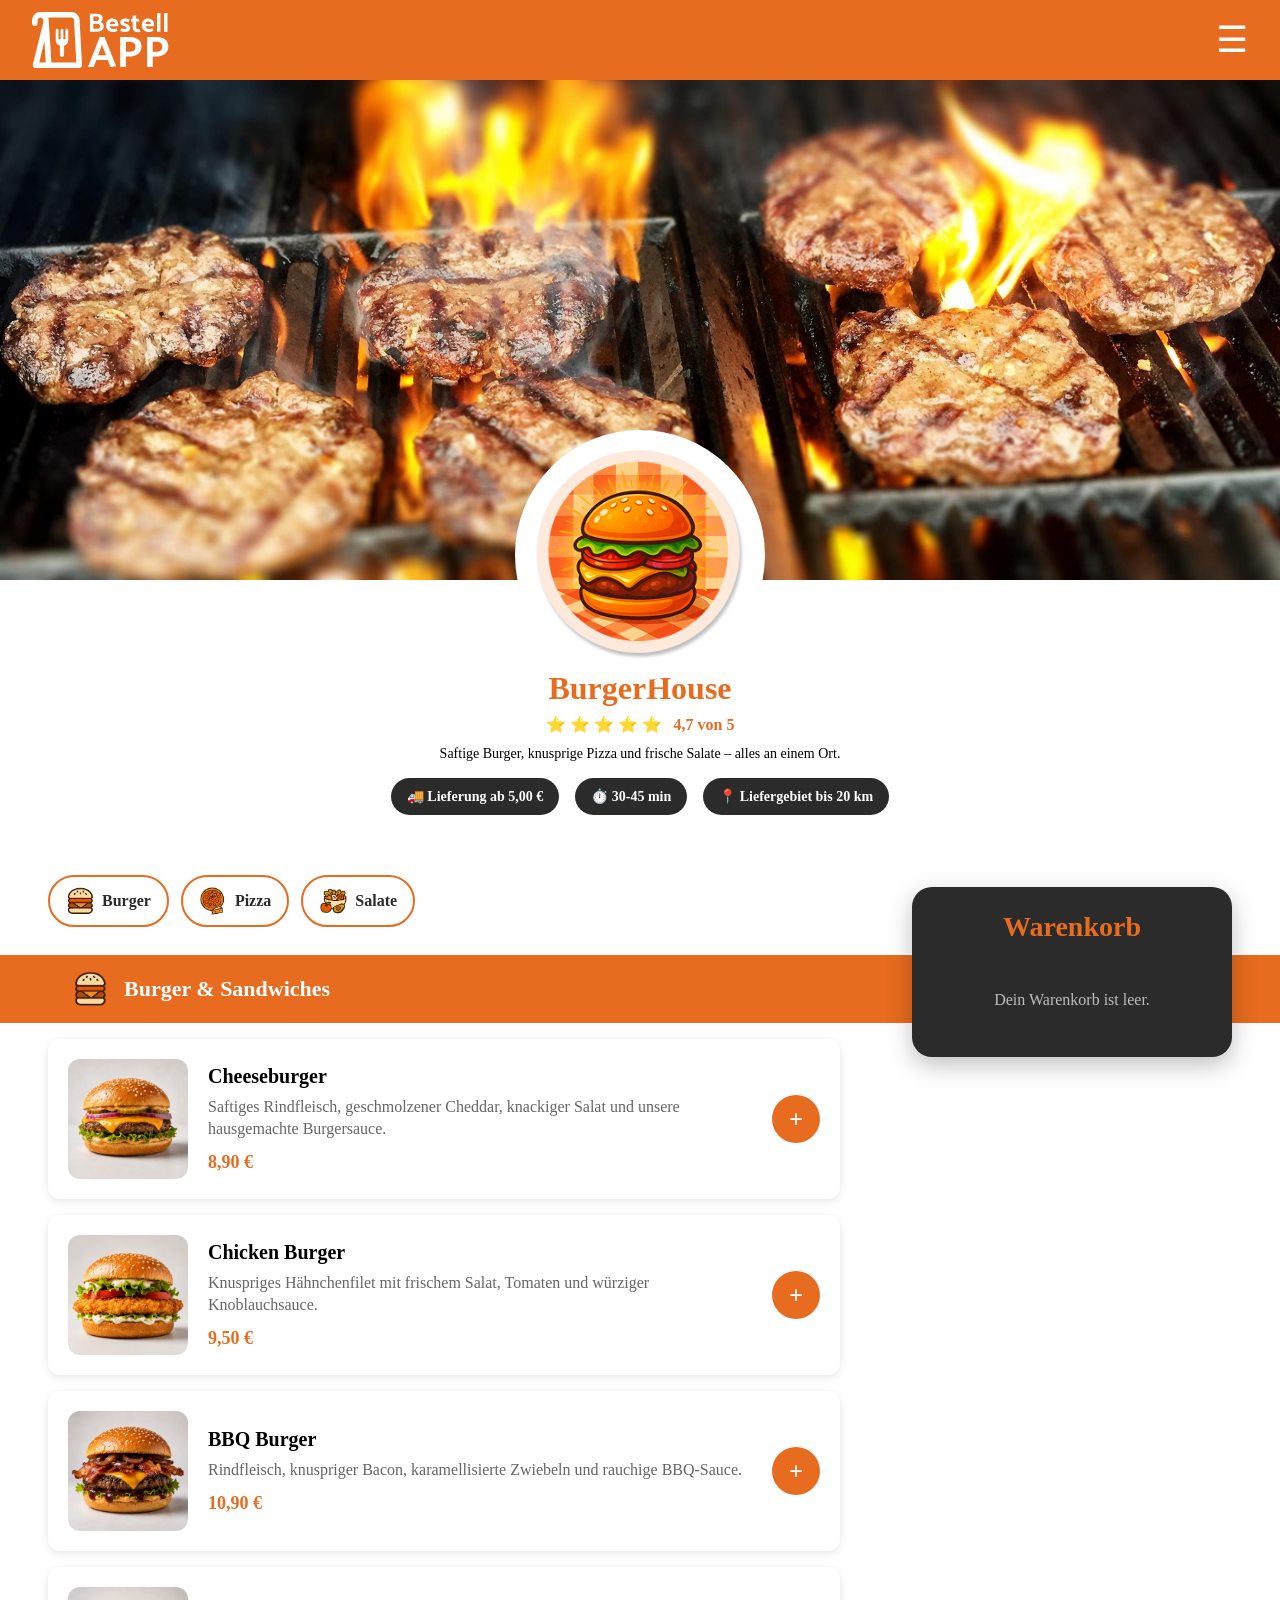
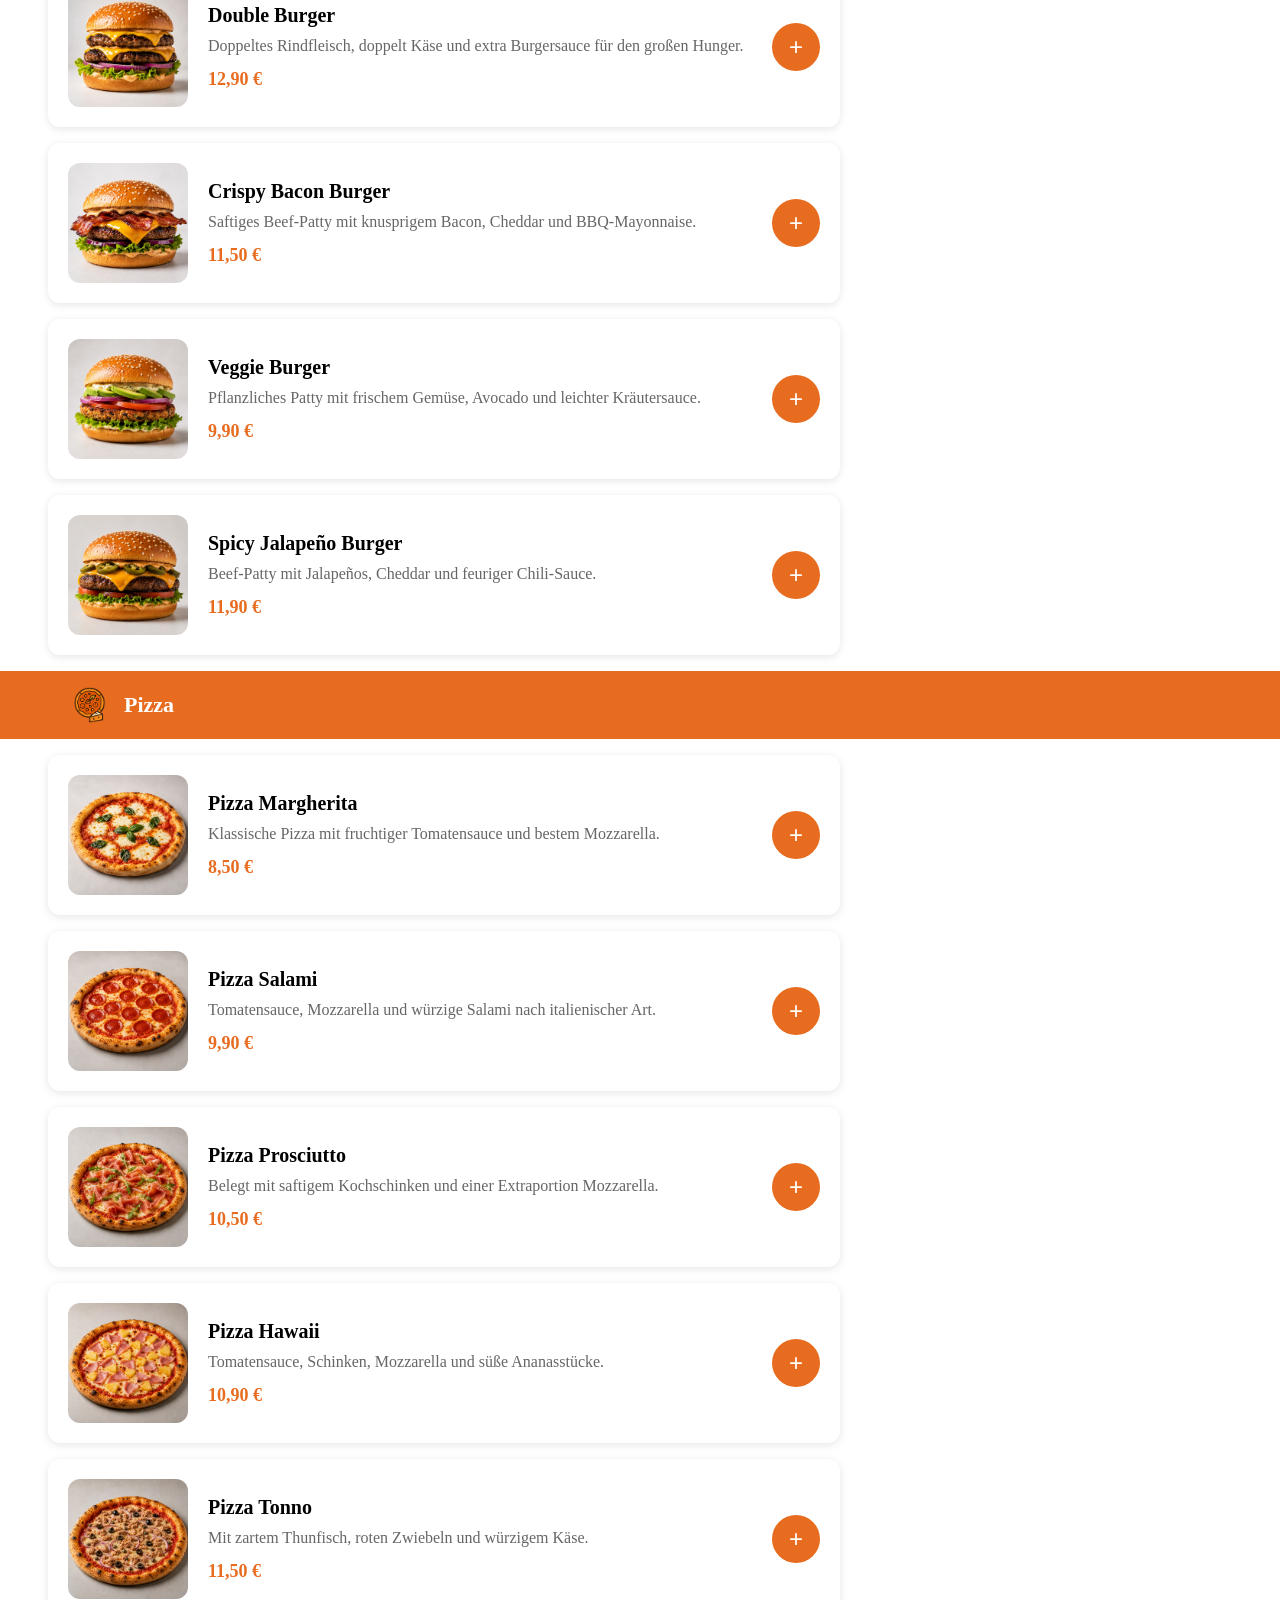
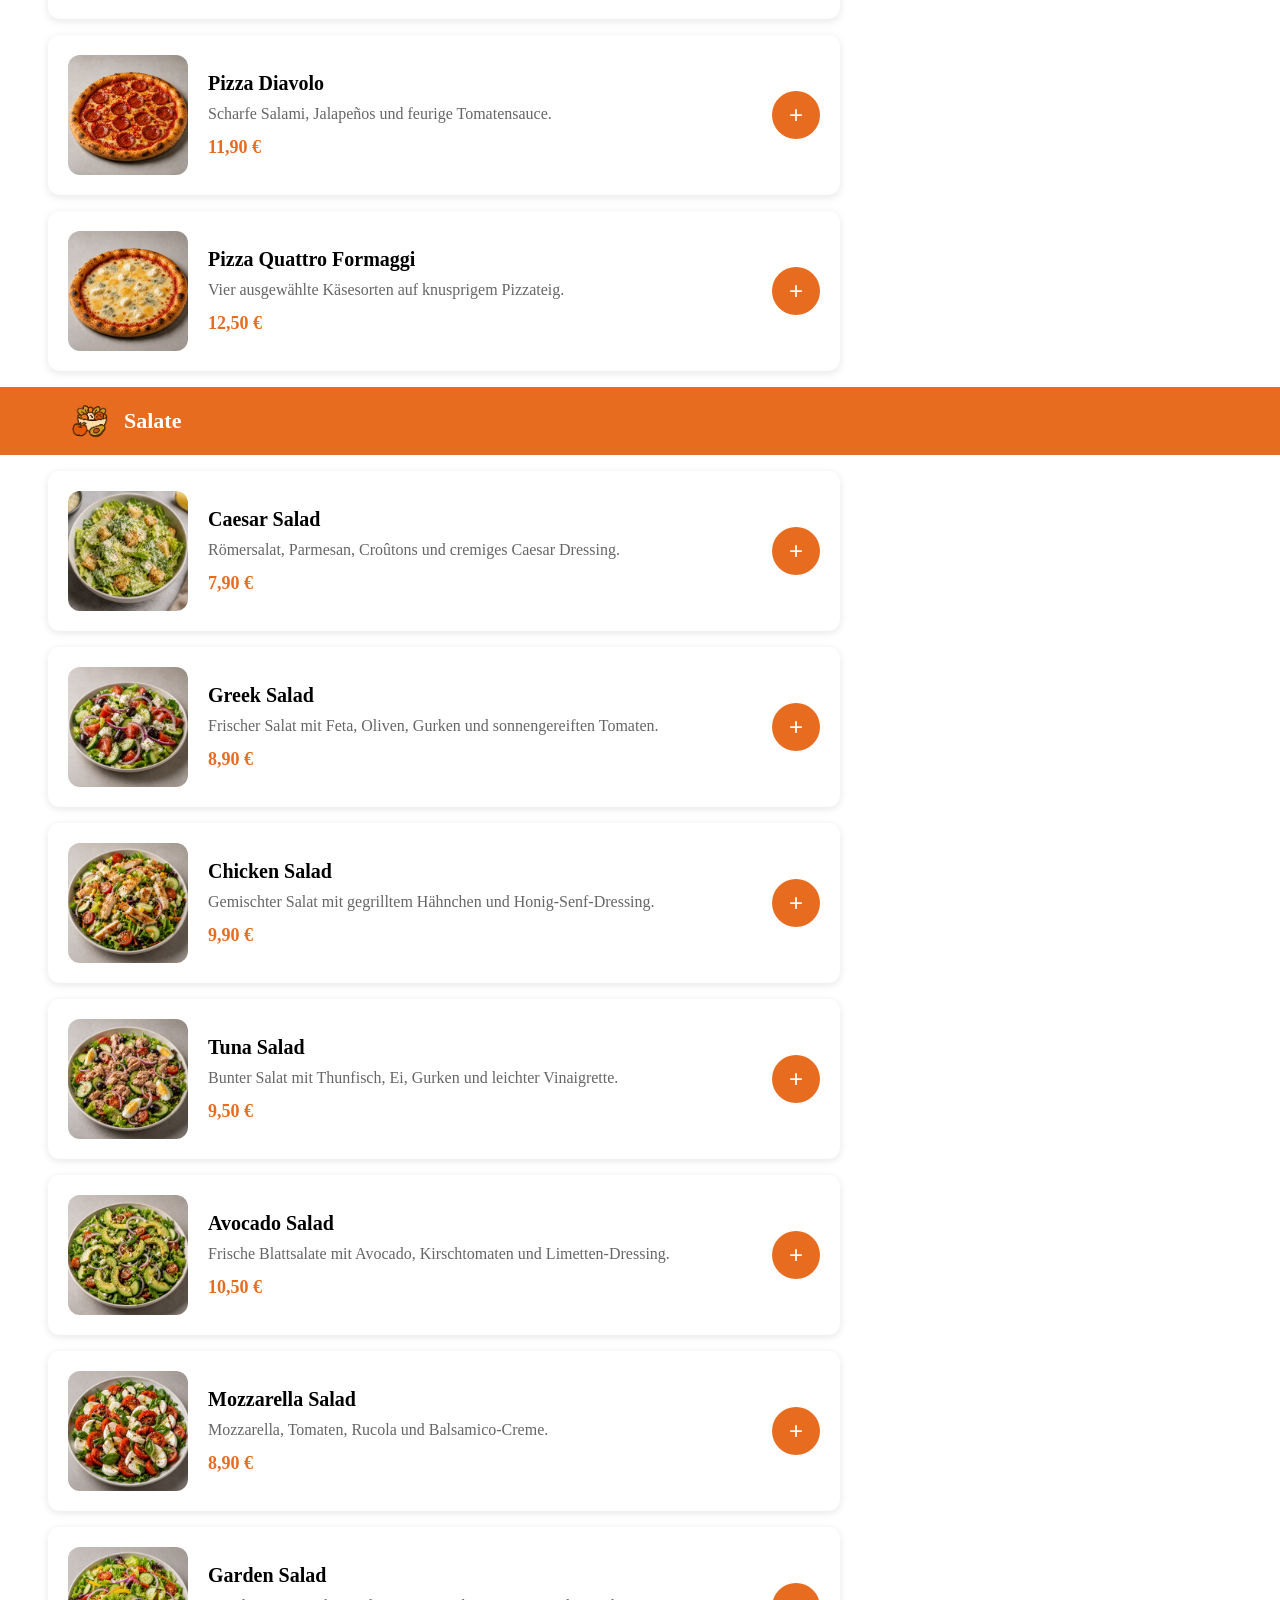
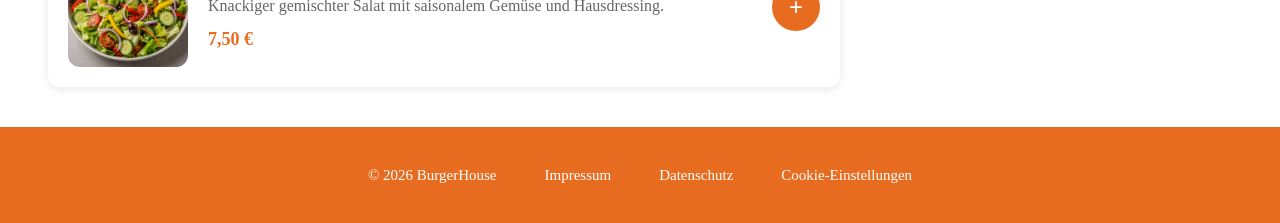
==== index.html @ af496c9e "add slider for sections, add href`s for footer links" ====
<!DOCTYPE html>
<html lang="de">

<head>
    <meta charset="UTF-8">
    <meta name="viewport" content="width=device-width, initial-scale=1.0">
    <title>Bestellapp</title>
    <link rel="icon" type="image/png" href="./assets/icons/favicon.png">

    <link rel="stylesheet" href="./styles/standard.css">
    <link rel="stylesheet" href="./styles/style.css">
    <link rel="stylesheet" href="./styles/assets.css">
    <link rel="stylesheet" href="./styles/basket.css">
    <link rel="stylesheet" href="./styles/mobile.css">
</head>

<body>

    <header class="main-header">

        <div class="header-content">

            <div class="header-logo">
                <img src="./assets/icons/logoBestellapp.svg" alt="Bestellapp Logo">
            </div>

            <button class="menu-button" aria-label="Menü öffnen">
                ☰
            </button>

        </div>

    </header>

    <main>

        <section class="hero-section">

            <img src="./assets/img/header_img.jpg" alt="Burger, Pizza und Salat" class="hero-image">

            <div class="profile-image-container">
                <img src="./assets/icons/hero_burger_round.png" alt="BurgerHouse Logo" class="hero-icon-image">
            </div>

        </section>

        <section class="restaurant-info">

            <h1>BurgerHouse</h1>

            <div class="restaurant-rating">
                <span>⭐ ⭐ ⭐ ⭐ ⭐</span>
                <span>4,7 von 5</span>
            </div>

            <p>
                Saftige Burger, knusprige Pizza und frische Salate –
                alles an einem Ort.
            </p>

            <div class="restaurant-details">
                <span>🚚 Lieferung ab 5,00 €</span>
                <span>⏱️ 30-45 min</span>
                <span>📍 Liefergebiet bis 20 km</span>
            </div>

        </section>

        <div class="content-wrapper">

            <section class="menu-section">

                <nav class="category-slider" aria-label="Gerichte Kategorien">
                    <a href="#burger" class="category-slider-link">
                        <img src="./assets/icons/BurgerSectionIcn.png" alt="">
                        <span>Burger</span>
                    </a>

                    <a href="#pizza" class="category-slider-link">
                        <img src="./assets/icons/PizzaSectionIcn.png" alt="">
                        <span>Pizza</span>
                    </a>

                    <a href="#salad" class="category-slider-link">
                        <img src="./assets/icons/SaladSectionIcn.png" alt="">
                        <span>Salate</span>
                    </a>
                </nav>

                <section id="burger" class="food-category">
                    <div class="category-icon">
                        <img src="./assets/icons/BurgerSectionIcn.png" alt="Burger Icon">
                    </div>

                    <h2>Burger & Sandwiches</h2>
                </section>

                <div id="burgerContent"></div>

                <section id="pizza" class="food-category">
                    <div class="category-icon">
                        <img src="./assets/icons/PizzaSectionIcn.png" alt="Pizza Icon">
                    </div>

                    <h2>Pizza</h2>
                </section>

                <div id="pizzaContent"></div>

                <section id="salad" class="food-category">
                    <div class="category-icon">
                        <img src="./assets/icons/SaladSectionIcn.png" alt="Salat Icon">
                    </div>

                    <h2>Salate</h2>
                </section>

                <div id="saladContent"></div>

            </section>

            <aside class="cart-section">

                <h2>Warenkorb</h2>

                <div id="cartContent"></div>

            </aside>

        </div>

    </main>

    <footer class="main-footer">
        <div class="footer-content">

            <span>© 2026 BurgerHouse</span>

            <a href="impressum.html">Impressum</a>
            <a href="datenschutz.html">Datenschutz</a>

            <a href="#">Cookie-Einstellungen</a>

        </div>
    </footer>

    <div id="modalContainer"></div>



    <nav class="mobile-nav">

        <button class="mobile-nav-item">
            <img src="./assets/icons/home.svg" alt="Startseite">
        </button>
        <button class="mobile-nav-item">
            <img src="./assets/icons/user.svg" alt="User">
        </button>

        <button class="mobile-nav-item">
            <img src="./assets/icons/buger.svg" alt="Menu">
        </button>

        <button class="mobile-nav-item" onclick="toggleMobileBasket()">
            <div class="basket-icon-wrapper">
                <img src="./assets/icons/basket.svg" alt="Warenkorb">
                <span id="basketBubble" class="basket-bubble">0</span>
            </div>
        </button>
    </nav>

    <script src="./scripts/db.js"></script>
    <script src="./scripts/templates.js"></script>
    <script src="./scripts/foodCards.js"></script>
    <script src="./scripts/basket.js"></script>
    <script src="./scripts/script.js"></script>

</body>

</html>
---- styles/standard.css ----
* {
    margin: 0;
    padding: 0;
    box-sizing: border-box;
}

html {
    scroll-behavior: smooth;
}

body {
    min-height: 100vh;
    display: flex;
    flex-direction: column;
}

main {
    width: 100%;
    margin: 0 auto;
    flex: 1;
}
---- styles/style.css ----
.main-header {
    height: 80px;
    background-color: #E76C1F;

    display: flex;
    align-items: center;
    justify-content: center;
}

.header-content {
    width: 100%;
    max-width: 1400px;

    display: flex;
    justify-content: space-between;
    align-items: center;

    padding: 0 32px;
}

.header-logo {
    display: flex;
    align-items: center;
    gap: 12px;

    color: white;
    font-size: 28px;
    font-weight: 700;
}

.header-logo a {
    display: flex;
    align-items: center;
}

.header-logo img {
    height: 56px;
    width: auto;
}

.menu-button {
    background: none;
    border: none;

    color: white;
    font-size: 36px;

    cursor: pointer;
    transition: opacity 0.2s ease;
}

.menu-button:hover {
    opacity: 0.8;
}

.main-footer {
    background-color: #E76C1F;
    min-height: 96px;

    display: flex;
    justify-content: center;
    align-items: center;
}

.footer-content {
    display: flex;
    justify-content: center;
    align-items: center;
    gap: 48px;

    flex-wrap: wrap;

    color: white;
    font-size: 15px;
    font-weight: 500;
}

.footer-content a {
    color: white;
    text-decoration: none;
    transition: opacity 0.2s ease;
}

.footer-content a:hover {
    opacity: 0.75;
}

.hero-section {
    position: relative;
}

.hero-image {
    width: 100%;
    height: 500px;
    object-fit: cover;
    display: block;
}

.profile-image-container {
    width: 250px;
    height: 250px;
    border-radius: 50%;
    background-color: white;
    border: solid 20px white;

    position: absolute;
    left: 50%;
    bottom: -100px;
    transform: translateX(-50%);

    overflow: hidden;
}

.hero-icon-image {
    width: 100%;
    height: 100%;
    object-fit: cover;
}

.restaurant-info {
    display: flex;
    flex-direction: column;
    align-items: center;

    padding-top: 90px;
    padding-bottom: 24px;
}

.restaurant-info h1 {
    font-size: 32px;
    color: #E76C1F;
    margin-bottom: 8px;
}

.restaurant-info p {
    font-size: 14px;
    text-align: center;
    max-width: 500px;
}

.legal-container {
    width: min(900px, calc(100% - 48px));
    max-width: 900px;
    margin: 64px auto;
    padding: 40px;
    background: #ffffff;
    border-radius: 20px;
    box-shadow: 0 10px 30px rgba(0, 0, 0, 0.08);
    line-height: 1.8;
    color: #2b2b2b;
}

.legal-container h1 {
    font-size: clamp(1.55rem, 7.5vw, 3rem);
    margin-bottom: 32px;
    text-align: center;
    color: #d32f2f;
    line-height: 1.15;
    white-space: nowrap;
}

.legal-container h2 {
    font-size: 1.5rem;
    margin-top: 40px;
    margin-bottom: 16px;
    color: #222;
    border-left: 5px solid #ff9800;
    padding-left: 12px;
}

.legal-container p {
    margin-bottom: 16px;
    font-size: 1rem;
}

.legal-container ul {
    margin: 16px 0 24px 24px;
    padding: 0;
}

.legal-container li {
    margin-bottom: 8px;
}

.legal-container a {
    color: #d32f2f;
    text-decoration: none;
    font-weight: 600;
    transition: color 0.2s ease;
}

.legal-container a:hover {
    color: #ff9800;
    text-decoration: underline;
}

.restaurant-rating {
    display: flex;
    align-items: center;
    gap: 12px;

    margin-bottom: 12px;

    color: #E76C1F;
    font-size: 16px;
    font-weight: 700;
}

.restaurant-details {
    display: flex;
    justify-content: center;
    gap: 16px;
    flex-wrap: wrap;

    margin-top: 16px;
}

.restaurant-details span {
    padding: 10px 16px;

    background-color: #2B2B2B;
    color: white;

    border-radius: 999px;

    font-size: 14px;
    font-weight: 600;
}

.content-wrapper {
    --content-padding: 24px;

    display: flex;
    align-items: flex-start;
    gap: 24px;
    padding: 24px;
    overflow-x: clip;

    position: relative;
}

.menu-section {
    flex: 1;
}

@media (max-width: 768px) {
    .header-content {
        padding: 0 20px;
    }

    .header-logo img {
        height: 48px;
    }

    .footer-content {
        gap: 24px;
        padding: 24px 20px;
    }

    .legal-container {
        width: calc(100% - 32px);
        margin: 32px auto;
        padding: 24px;
        border-radius: 16px;
    }

    .legal-container h1 {
        font-size: clamp(1.55rem, 7.5vw, 2.2rem);
    }

    .legal-container h2 {
        font-size: 1.3rem;
    }
}

@media (max-width: 480px) {
    .legal-container {
        width: calc(100% - 24px);
        margin: 20px auto;
        padding: 20px 16px;
        border-radius: 14px;
        line-height: 1.65;
    }

    .legal-container h1 {
        margin-bottom: 24px;
    }

    .legal-container h2 {
        font-size: 1.15rem;
        margin-top: 32px;
    }

    .legal-container ul {
        margin-left: 18px;
    }
}

@media (max-width: 600px) {
    .hero-image {
        height: 280px;
    }

    .profile-image-container {
        width: 150px;
        height: 150px;
        border-width: 12px;
        bottom: -70px;
    }

    .restaurant-info {
        padding-top: 80px;
    }

    .restaurant-rating {
        flex-direction: column;
        gap: 4px;
    }

    .restaurant-details {
        gap: 8px;
        padding: 0 16px;
    }

    .restaurant-details span {
        font-size: 13px;
        padding: 8px 12px;
    }
}

@media (max-width: 900px) {
    .content-wrapper {
        --content-padding: 16px;

        display: block;
        padding: 16px;
    }
}
---- styles/assets.css ----
.category-slider {
    display: flex;
    gap: 12px;

    margin: 0 24px 16px;
    padding: 12px 0;

    overflow-x: auto;
    scrollbar-width: none;
}

.category-slider::-webkit-scrollbar {
    display: none;
}

.category-slider-link {
    min-width: max-content;

    display: flex;
    align-items: center;
    gap: 8px;

    padding: 10px 16px;

    border: 2px solid #E76C1F;
    border-radius: 999px;

    color: #2B2B2B;
    text-decoration: none;
    font-weight: 700;

    background-color: white;
    transition:
        background-color 0.2s ease,
        color 0.2s ease,
        transform 0.2s ease;
}

.category-slider-link:hover {
    background-color: #E76C1F;
    color: white;
    transform: translateY(-2px);
}

.category-slider-link img {
    width: 28px;
    height: 28px;
    object-fit: contain;
}

.food-category {
    position: relative;
    scroll-margin-top: 24px;

    display: flex;
    align-items: center;
    gap: 16px;

    background-color: transparent;

    padding: 16px 48px;
    cursor: pointer;

    transition: 0.2s ease;

    z-index: 1;
}

.food-category::before {
    content: "";

    position: absolute;
    top: 0;
    bottom: 0;

    left: calc(var(--content-padding) * -1);
    width: 100vw;

    background-color: #E76C1F;

    z-index: -1;
}

.food-category:hover {
    transform: translateY(-2px);
}


.category-icon {
    width: 36px;
    height: 36px;
}

.category-icon img {
    width: 100%;
    height: 100%;
    object-fit: contain;
}

.food-category h2 {
    color: white;
    font-size: 22px;
}

.food-item {
    display: flex;
    align-items: center;
    gap: 20px;

    padding: 20px;
    margin: 16px 24px;

    background-color: white;
    border-radius: 12px;

    box-shadow: 0 2px 8px rgba(0, 0, 0, 0.1);
    transition: 0.2s ease;
}

.food-item-info {
    flex: 1;
}

.food-item-info h3 {
    font-size: 20px;
    margin-bottom: 8px;
}

.food-item-info p {
    margin-bottom: 12px;
    color: #666;
    line-height: 1.4;
}

.food-item-info span {
    color: #E76C1F;
    font-size: 18px;
    font-weight: 700;
}

.food-item-image {
    width: 120px;
    height: 120px;

    flex-shrink: 0;
}

.food-item-image img {
    width: 100%;
    height: 100%;

    object-fit: cover;
    border-radius: 12px;
}

.food-item:hover {
    transform: translateY(-2px);
}

.add-button {
    width: 48px;
    height: 48px;

    border: none;
    border-radius: 50%;

    background-color: #E76C1F;
    color: white;

    font-size: 24px;
    cursor: pointer;

    flex-shrink: 0;
}

@media (max-width: 600px) {
    .category-slider {
        margin: 0 0 12px;
        padding-bottom: 10px;
    }

    .category-slider-link {
        padding: 8px 12px;
        font-size: 14px;
    }

    .category-slider-link img {
        width: 24px;
        height: 24px;
    }

    .food-item {
        gap: 12px;
        padding: 14px;
        margin: 12px 0;
    }

    .food-item-image {
        width: 90px;
        height: 90px;
    }

    .food-item-info h3 {
        font-size: 18px;
    }

    .food-item-info p {
        font-size: 14px;
    }

    .add-button {
        width: 40px;
        height: 40px;
    }
}
---- styles/basket.css ----
.cart-section {
    width: 320px;
    flex-shrink: 0;

    margin: 24px;
    padding: 24px;

    background-color: #2B2B2B;
    color: white;

    border-radius: 20px;
    box-shadow: 0 8px 24px rgba(0, 0, 0, 0.25);

    position: sticky;
    top: 24px;
    z-index: 10;
    align-self: flex-start;
}

.cart-section h2 {
    color: #E76C1F;
    font-size: 28px;
    text-align: center;
    margin-bottom: 24px;
}

.cart-item {
    display: grid;
    grid-template-columns: 1fr auto auto;
    gap: 16px;
    align-items: center;

    padding: 16px 0;
    border-bottom: 1px solid #444;
}

.cart-item-name {
    display: flex;
    flex-direction: column;
    gap: 4px;
}

.cart-item-name small {
    color: #bbbbbb;
    font-size: 12px;
}

.cart-item-price {
    color: #E76C1F;
    font-weight: 700;
}

.cart-empty {
    text-align: center;
    color: #bdbdbd;
    padding: 24px 0;
}

.cart-controls {
    display: flex;
    align-items: center;
    gap: 10px;
}

.cart-controls button {
    width: 30px;
    height: 30px;

    border: none;
    border-radius: 50%;

    background-color: #E76C1F;
    color: white;

    font-size: 18px;
    cursor: pointer;
}

.delivery-section {
    margin-top: 24px;
    padding: 16px;

    background-color: #3A3A3A;
    border-radius: 14px;

    display: flex;
    flex-direction: column;
    gap: 12px;
}

.delivery-section label {
    display: flex;
    align-items: center;
    gap: 10px;

    font-weight: 600;
}

.delivery-section select {
    padding: 12px;

    border: none;
    border-radius: 10px;

    background-color: #1f1f1f;
    color: white;
}

.cart-total {
    margin-top: 24px;
    padding-top: 16px;

    border-top: 2px solid #E76C1F;

    display: flex;
    flex-direction: column;
    gap: 8px;

    font-size: 16px;
}

.cart-total div:last-child {
    color: #E76C1F;
    font-size: 22px;
    font-weight: 800;
}

.order-button {
    width: 100%;

    margin-top: 24px;
    padding: 16px;

    border: none;
    border-radius: 14px;

    background-color: #E76C1F;
    color: white;

    font-size: 18px;
    font-weight: 700;

    cursor: pointer;
}

.order-button:hover,
.cart-controls button:hover,
.success-button:hover {
    opacity: 0.9;
}

.close-basket-button {
    display: none;
}

.order-success {
    position: fixed;
    inset: 0;

    display: flex;
    justify-content: center;
    align-items: center;

    background: rgba(0, 0, 0, 0.6);

    z-index: 9999;
}

.order-success-card {
    width: 380px;
    padding: 32px;

    border-radius: 24px;
    background-color: #2B2B2B;

    text-align: center;
    color: white;

    box-shadow: 0 12px 32px rgba(0, 0, 0, 0.35);
}

.success-icon {
    font-size: 56px;
    margin-bottom: 16px;
}

.order-success-card h2 {
    color: #E76C1F;
    margin-bottom: 12px;
}

.order-success-card p {
    color: #d0d0d0;
    margin-bottom: 24px;
}

.success-button {
    border: none;
    padding: 14px 24px;

    border-radius: 12px;

    background-color: #E76C1F;
    color: white;

    cursor: pointer;
    font-weight: 600;
}

@media (max-width: 900px) {
    body.mobile-basket-open {
        overflow: hidden;
    }

    .cart-section {
        position: fixed;
        left: 12px;
        right: 12px;
        bottom: 84px;

        width: auto;
        max-height: 80vh;

        margin: 0;
        padding: 24px;

        overflow-y: auto;

        opacity: 0;
        pointer-events: none;
        visibility: hidden;
        transform: translateY(calc(100% + 140px));
        transition:
            transform 0.3s ease,
            opacity 0.3s ease,
            visibility 0s linear 0.3s;

        z-index: 9998;
        border-radius: 20px;
    }

    .cart-section.mobile-open {
        opacity: 1;
        pointer-events: auto;
        visibility: visible;
        transform: translateY(0);
        transition:
            transform 0.3s ease,
            opacity 0.3s ease;
    }

    .cart-section:not(.has-items) {
        display: none;
    }

    .cart-section {
        scrollbar-width: none;
    }

    .cart-section::-webkit-scrollbar {
        display: none;
    }

    .close-basket-button {
        position: absolute;
        top: 16px;
        right: 16px;

        display: flex;
        justify-content: center;
        align-items: center;

        width: 36px;
        height: 36px;

        border: 1px solid rgba(255, 255, 255, 0.12);
        border-radius: 50%;

        background-color: rgba(255, 255, 255, 0.08);
        color: white;

        font-size: 24px;
        line-height: 1;

        cursor: pointer;
        z-index: 10000;
        transition:
            background-color 0.2s ease,
            border-color 0.2s ease,
            transform 0.2s ease;
    }

    .close-basket-button:hover {
        background-color: rgba(231, 108, 31, 0.22);
        border-color: rgba(231, 108, 31, 0.6);
        transform: scale(1.05);
    }
}
---- styles/mobile.css ----
/* Standardmäßig auf Desktop ausblenden */
.mobile-nav {
    display: none;
}

/* Mobile Ansicht */
@media (max-width: 900px) {

    .mobile-nav {
        position: fixed;
        left: 0;
        right: 0;
        bottom: 0;

        height: 72px;

        background: #2B2B2B;

        display: flex;
        justify-content: space-around;
        align-items: center;

        z-index: 9999;

        border-top: 3px solid #E76C1F;
    }

    .mobile-nav-item {
        background: none;
        border: none;

        color: white;
        font-size: 28px;

        cursor: pointer;
    }

    body {
        padding-bottom: 72px;
    }

    .mobile-nav-item img {
        width: 28px;
        height: 28px;

        filter: brightness(0) invert(1);
    }

    .basket-icon-wrapper {
        position: relative;
    }

    .basket-bubble {
        position: absolute;

        top: -8px;
        right: -10px;

        min-width: 20px;
        height: 20px;

        padding: 0 5px;

        border-radius: 50%;

        background-color: #E76C1F;
        color: white;

        font-size: 12px;
        font-weight: bold;

        display: flex;
        justify-content: center;
        align-items: center;
    }
}
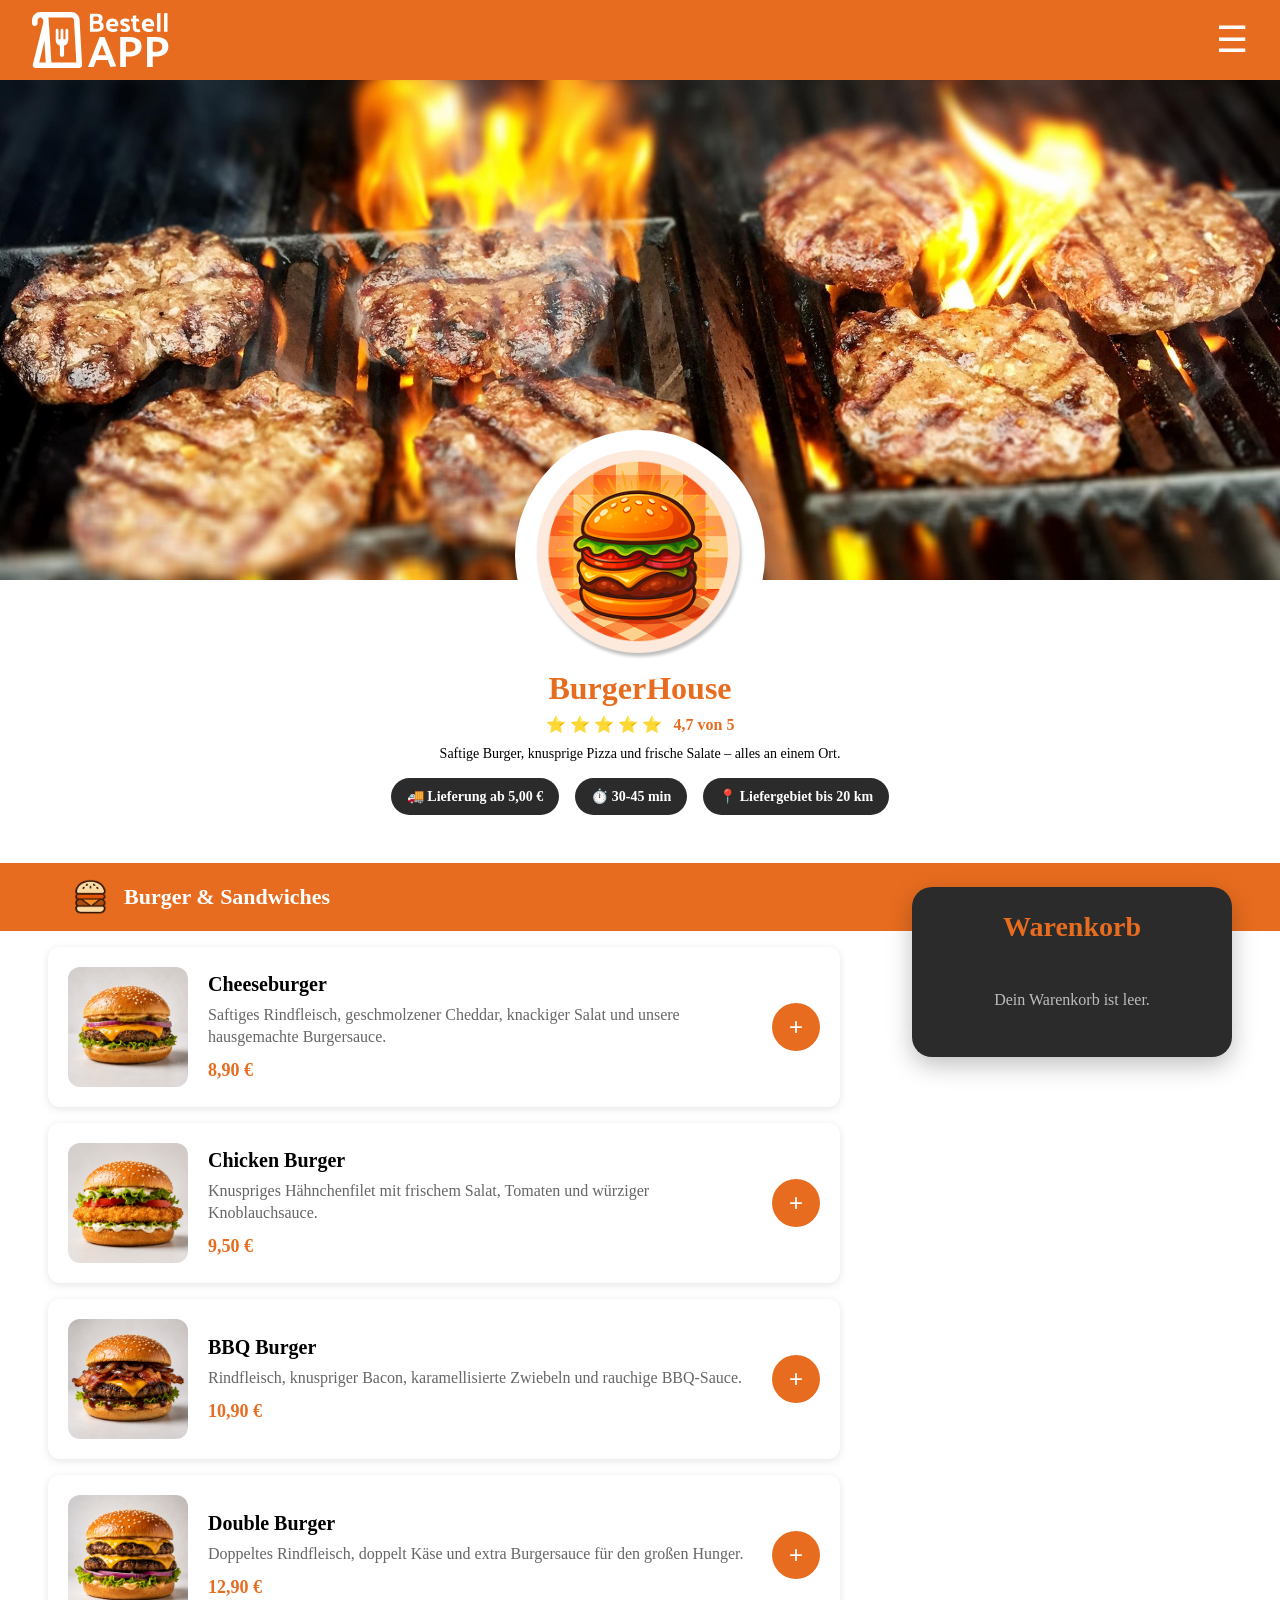
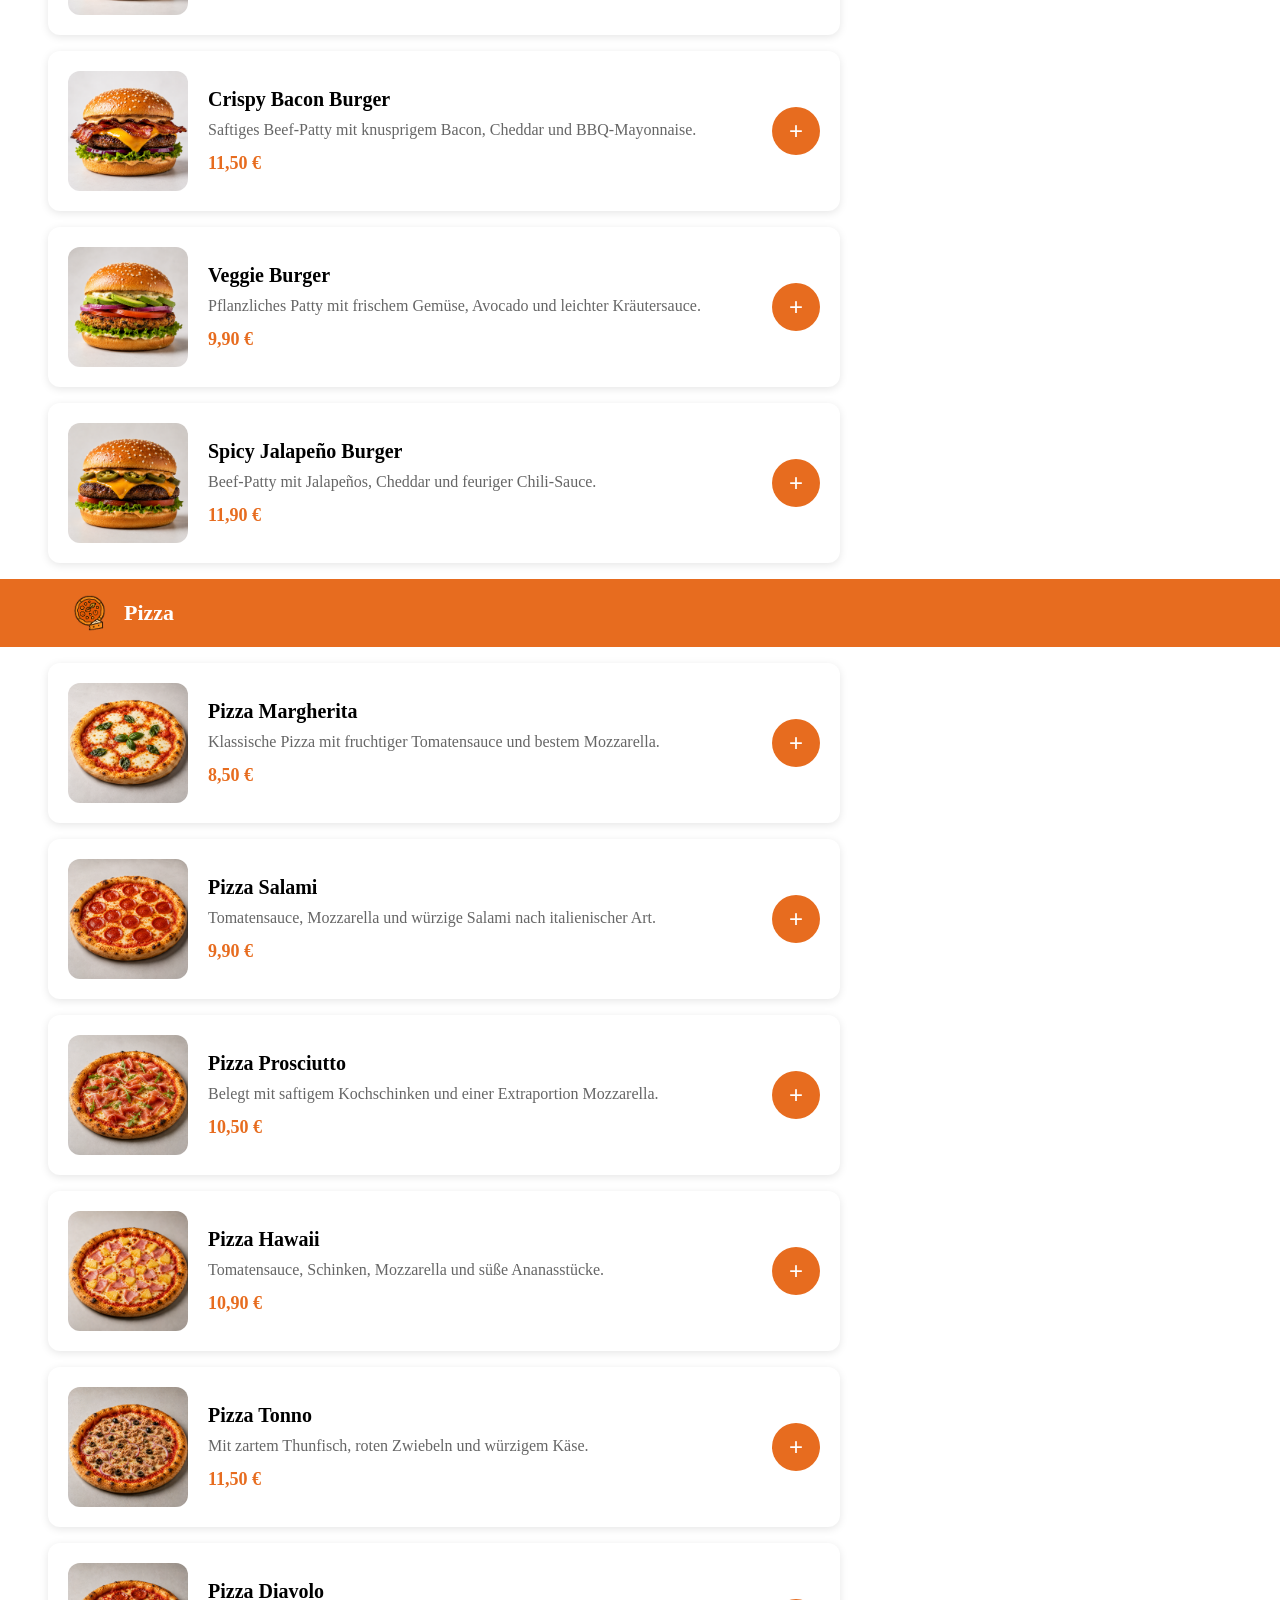
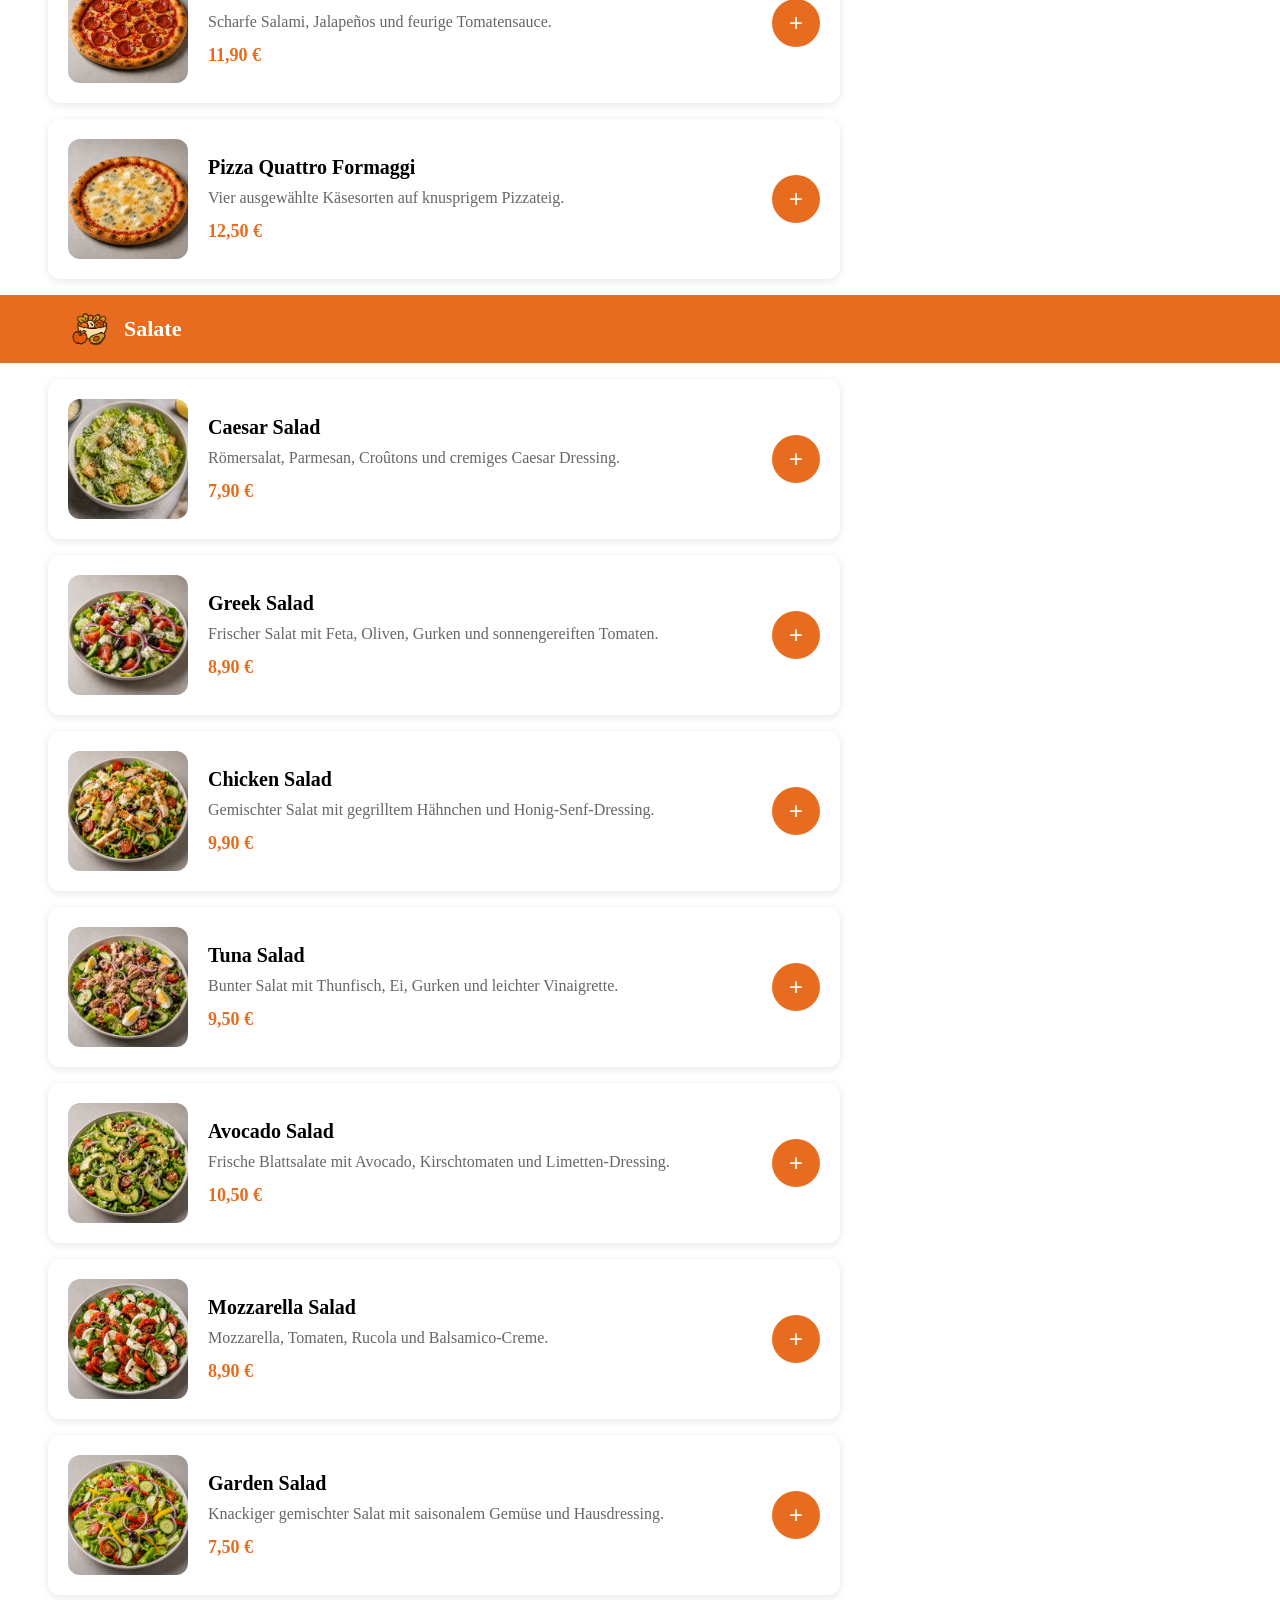
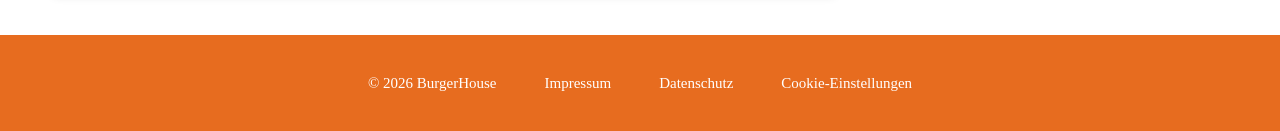
==== commit dbd44bd8: "add link on index.html" ====
--- a/index.html
+++ b/index.html
@@ -70,24 +70,7 @@
 
             <section class="menu-section">
 
-                <nav class="category-slider" aria-label="Gerichte Kategorien">
-                    <a href="#burger" class="category-slider-link">
-                        <img src="./assets/icons/BurgerSectionIcn.png" alt="">
-                        <span>Burger</span>
-                    </a>
-
-                    <a href="#pizza" class="category-slider-link">
-                        <img src="./assets/icons/PizzaSectionIcn.png" alt="">
-                        <span>Pizza</span>
-                    </a>
-
-                    <a href="#salad" class="category-slider-link">
-                        <img src="./assets/icons/SaladSectionIcn.png" alt="">
-                        <span>Salate</span>
-                    </a>
-                </nav>
-
-                <section id="burger" class="food-category">
+                <section class="food-category">
                     <div class="category-icon">
                         <img src="./assets/icons/BurgerSectionIcn.png" alt="Burger Icon">
                     </div>
@@ -97,7 +80,7 @@
 
                 <div id="burgerContent"></div>
 
-                <section id="pizza" class="food-category">
+                <section class="food-category">
                     <div class="category-icon">
                         <img src="./assets/icons/PizzaSectionIcn.png" alt="Pizza Icon">
                     </div>
@@ -107,7 +90,7 @@
 
                 <div id="pizzaContent"></div>
 
-                <section id="salad" class="food-category">
+                <section class="food-category">
                     <div class="category-icon">
                         <img src="./assets/icons/SaladSectionIcn.png" alt="Salat Icon">
                     </div>
@@ -134,7 +117,7 @@
     <footer class="main-footer">
         <div class="footer-content">
 
-            <span>© 2026 BurgerHouse</span>
+            <a href="index.html">© 2026 BurgerHouse</a>
 
             <a href="impressum.html">Impressum</a>
             <a href="datenschutz.html">Datenschutz</a>
@@ -177,4 +160,4 @@
 
 </body>
 
-</html>
+</html>
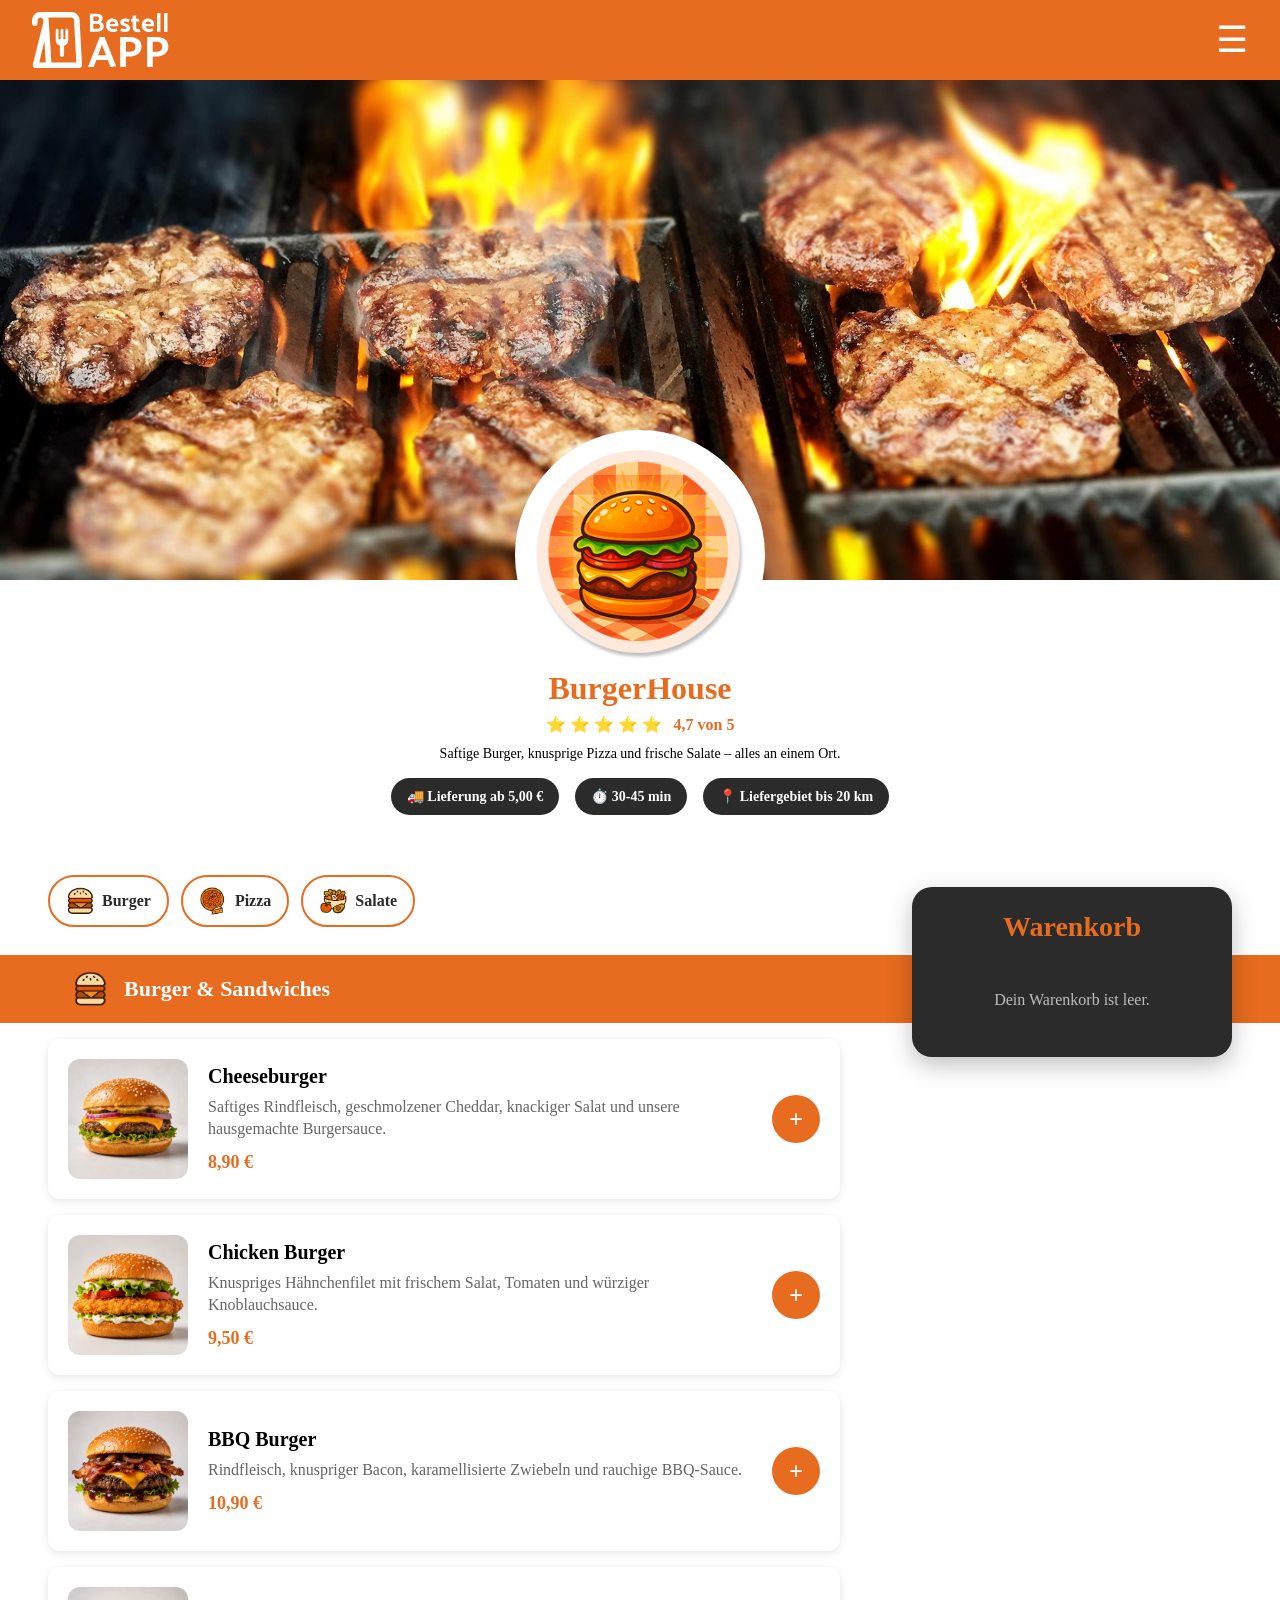
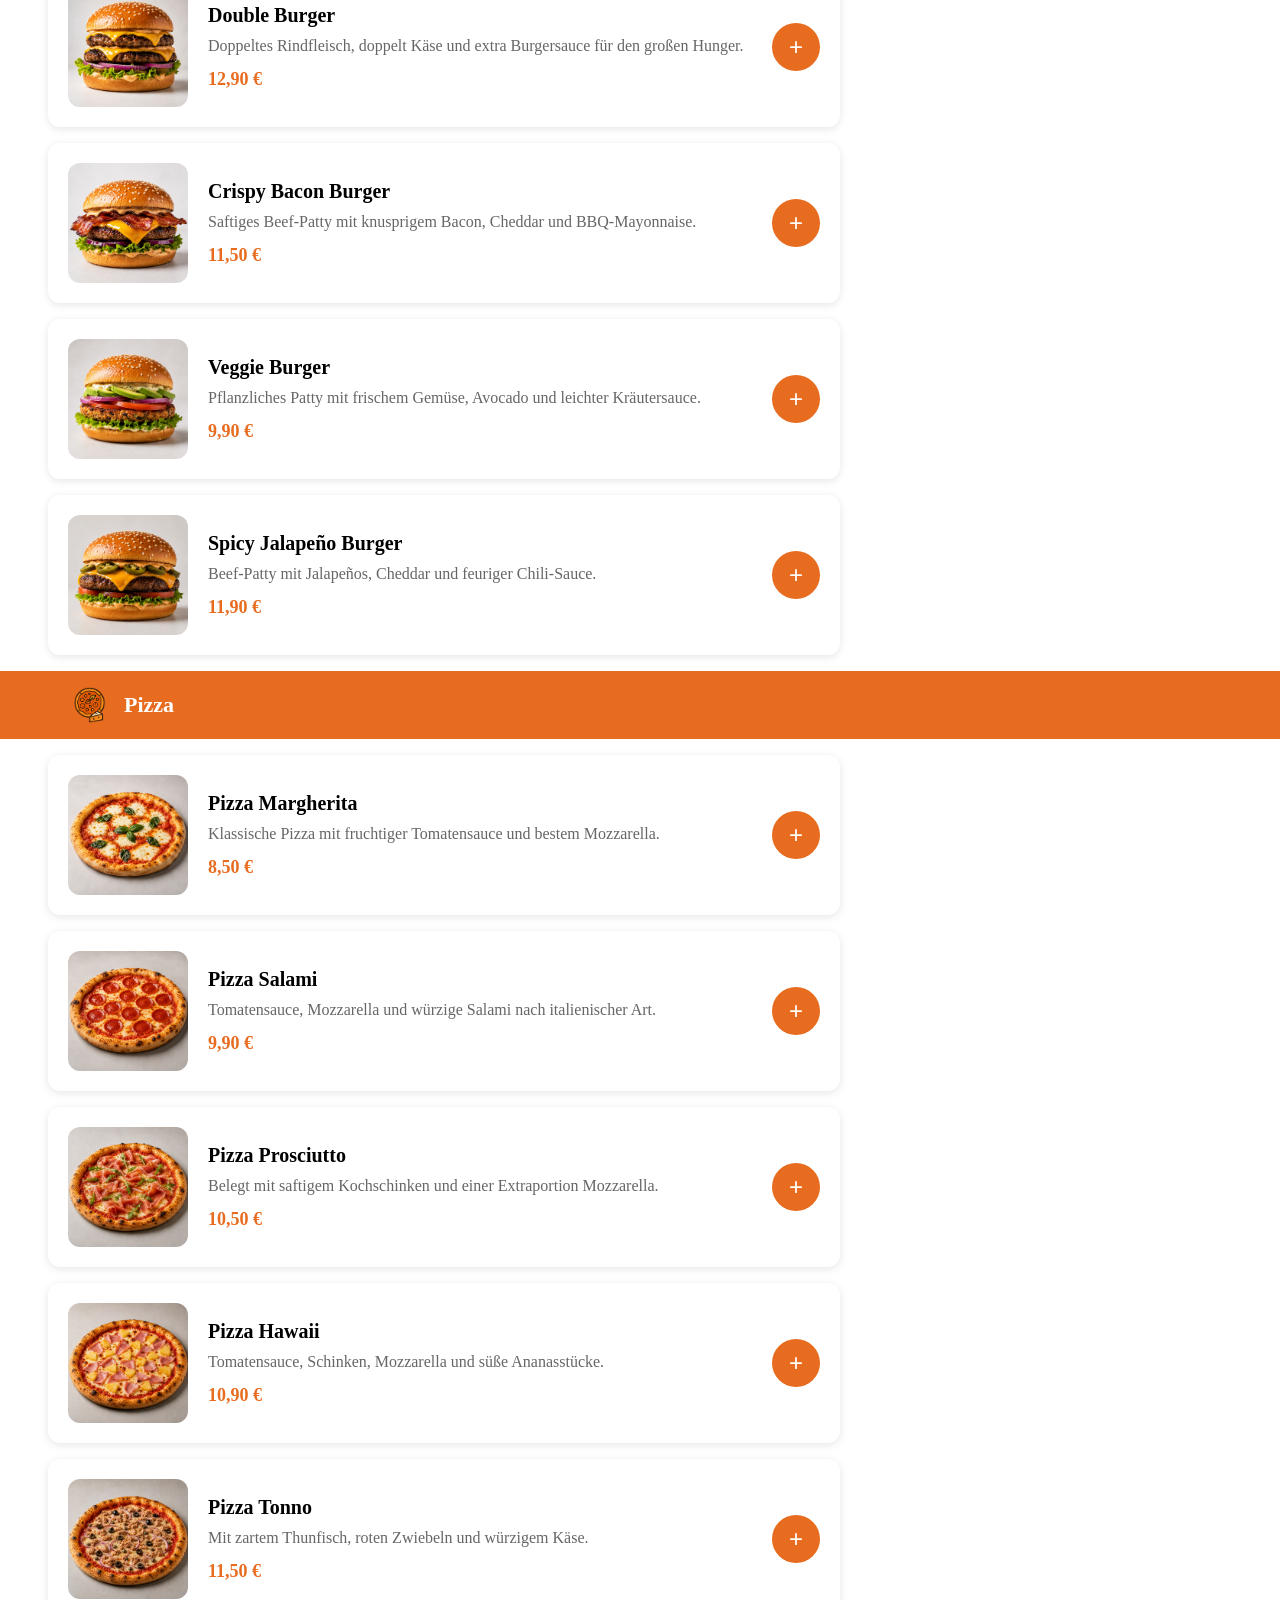
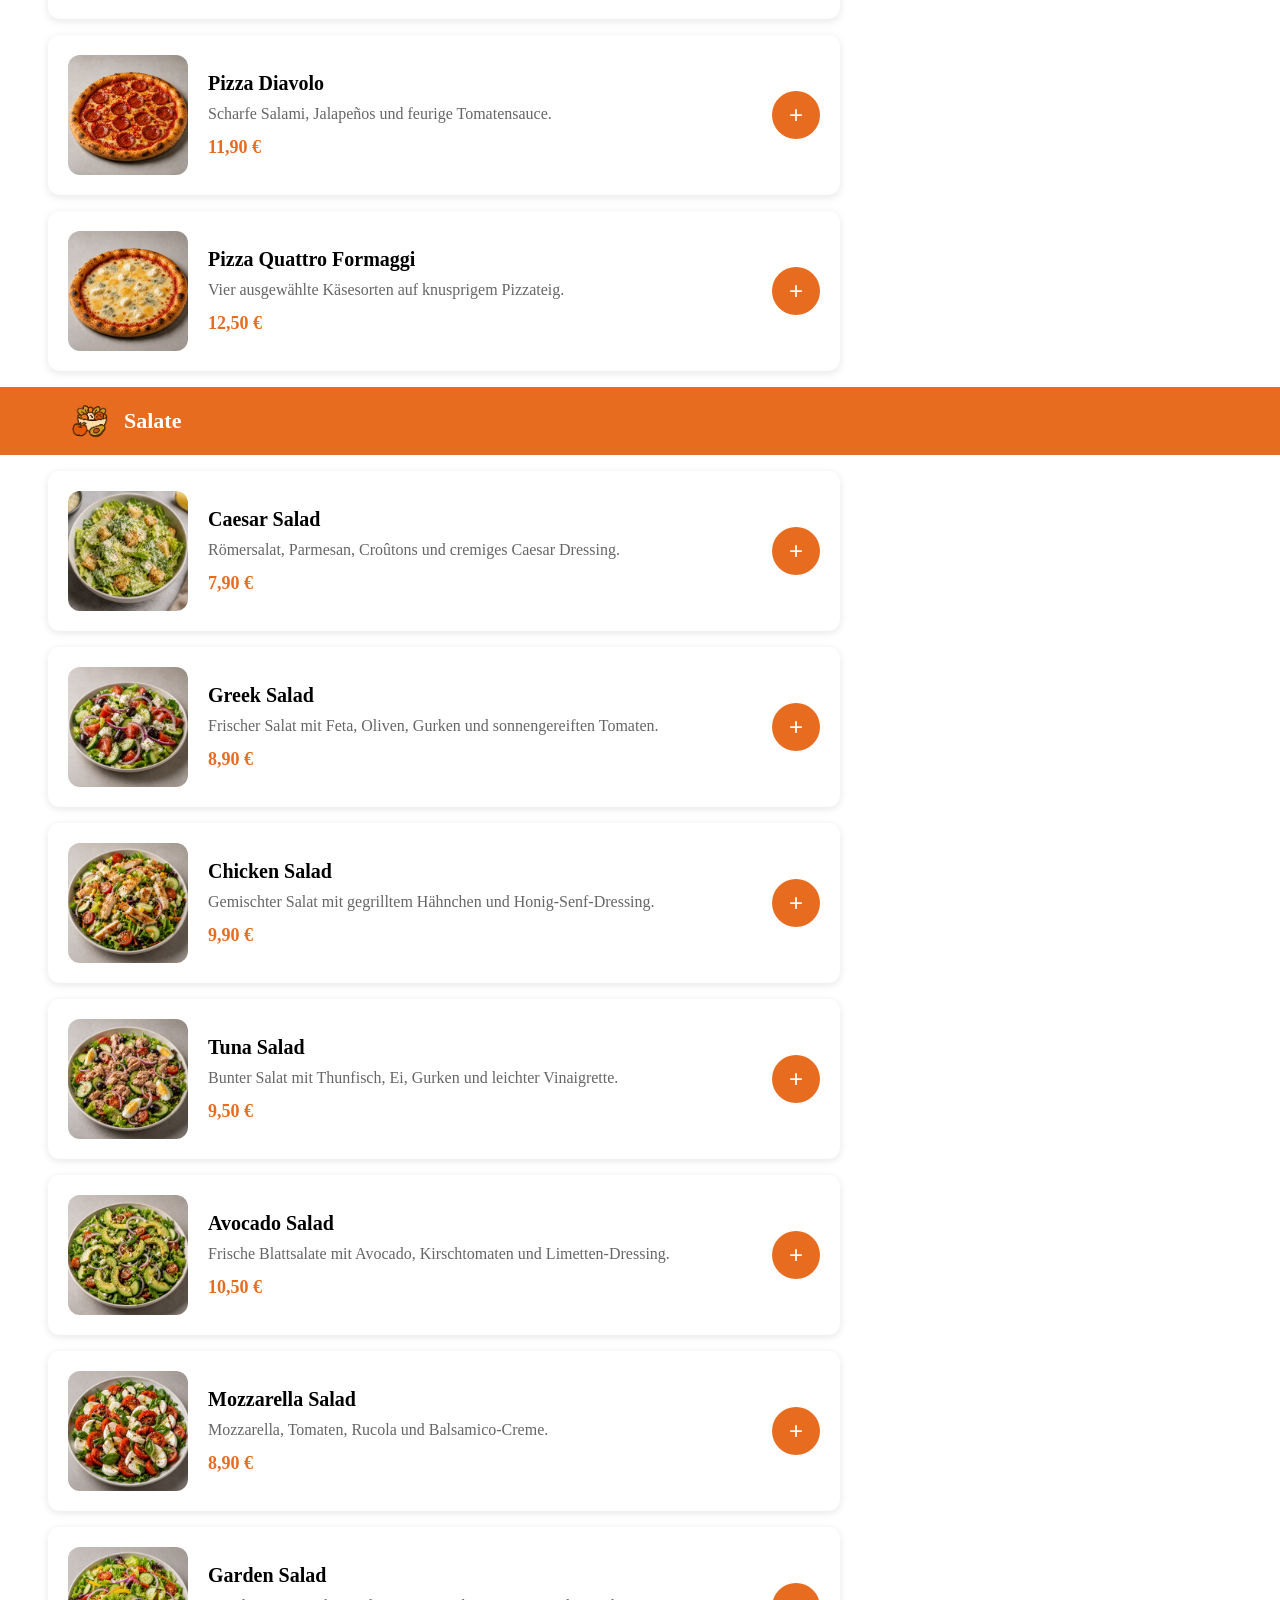
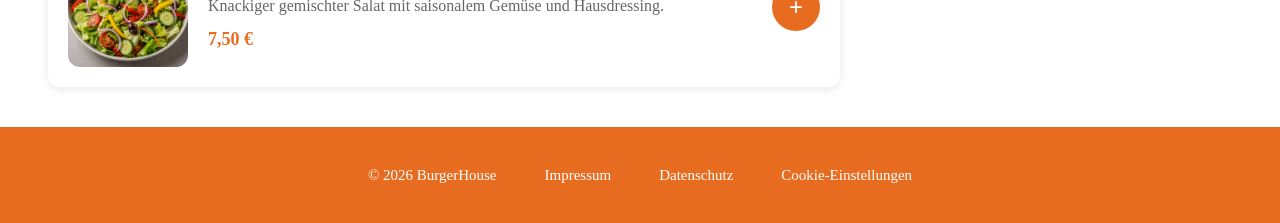
==== commit daaa370b: "add slider second time" ====
--- a/index.html
+++ b/index.html
@@ -70,7 +70,24 @@
 
             <section class="menu-section">
 
-                <section class="food-category">
+                <nav class="category-slider" aria-label="Gerichte Kategorien">
+                    <a href="#burger" class="category-slider-link">
+                        <img src="./assets/icons/BurgerSectionIcn.png" alt="">
+                        <span>Burger</span>
+                    </a>
+
+                    <a href="#pizza" class="category-slider-link">
+                        <img src="./assets/icons/PizzaSectionIcn.png" alt="">
+                        <span>Pizza</span>
+                    </a>
+
+                    <a href="#salad" class="category-slider-link">
+                        <img src="./assets/icons/SaladSectionIcn.png" alt="">
+                        <span>Salate</span>
+                    </a>
+                </nav>
+
+                <section id="burger" class="food-category">
                     <div class="category-icon">
                         <img src="./assets/icons/BurgerSectionIcn.png" alt="Burger Icon">
                     </div>
@@ -80,7 +97,7 @@
 
                 <div id="burgerContent"></div>
 
-                <section class="food-category">
+                <section id="pizza" class="food-category">
                     <div class="category-icon">
                         <img src="./assets/icons/PizzaSectionIcn.png" alt="Pizza Icon">
                     </div>
@@ -90,7 +107,7 @@
 
                 <div id="pizzaContent"></div>
 
-                <section class="food-category">
+                <section id="salad" class="food-category">
                     <div class="category-icon">
                         <img src="./assets/icons/SaladSectionIcn.png" alt="Salat Icon">
                     </div>
@@ -160,4 +177,4 @@
 
 </body>
 
-</html>+</html>
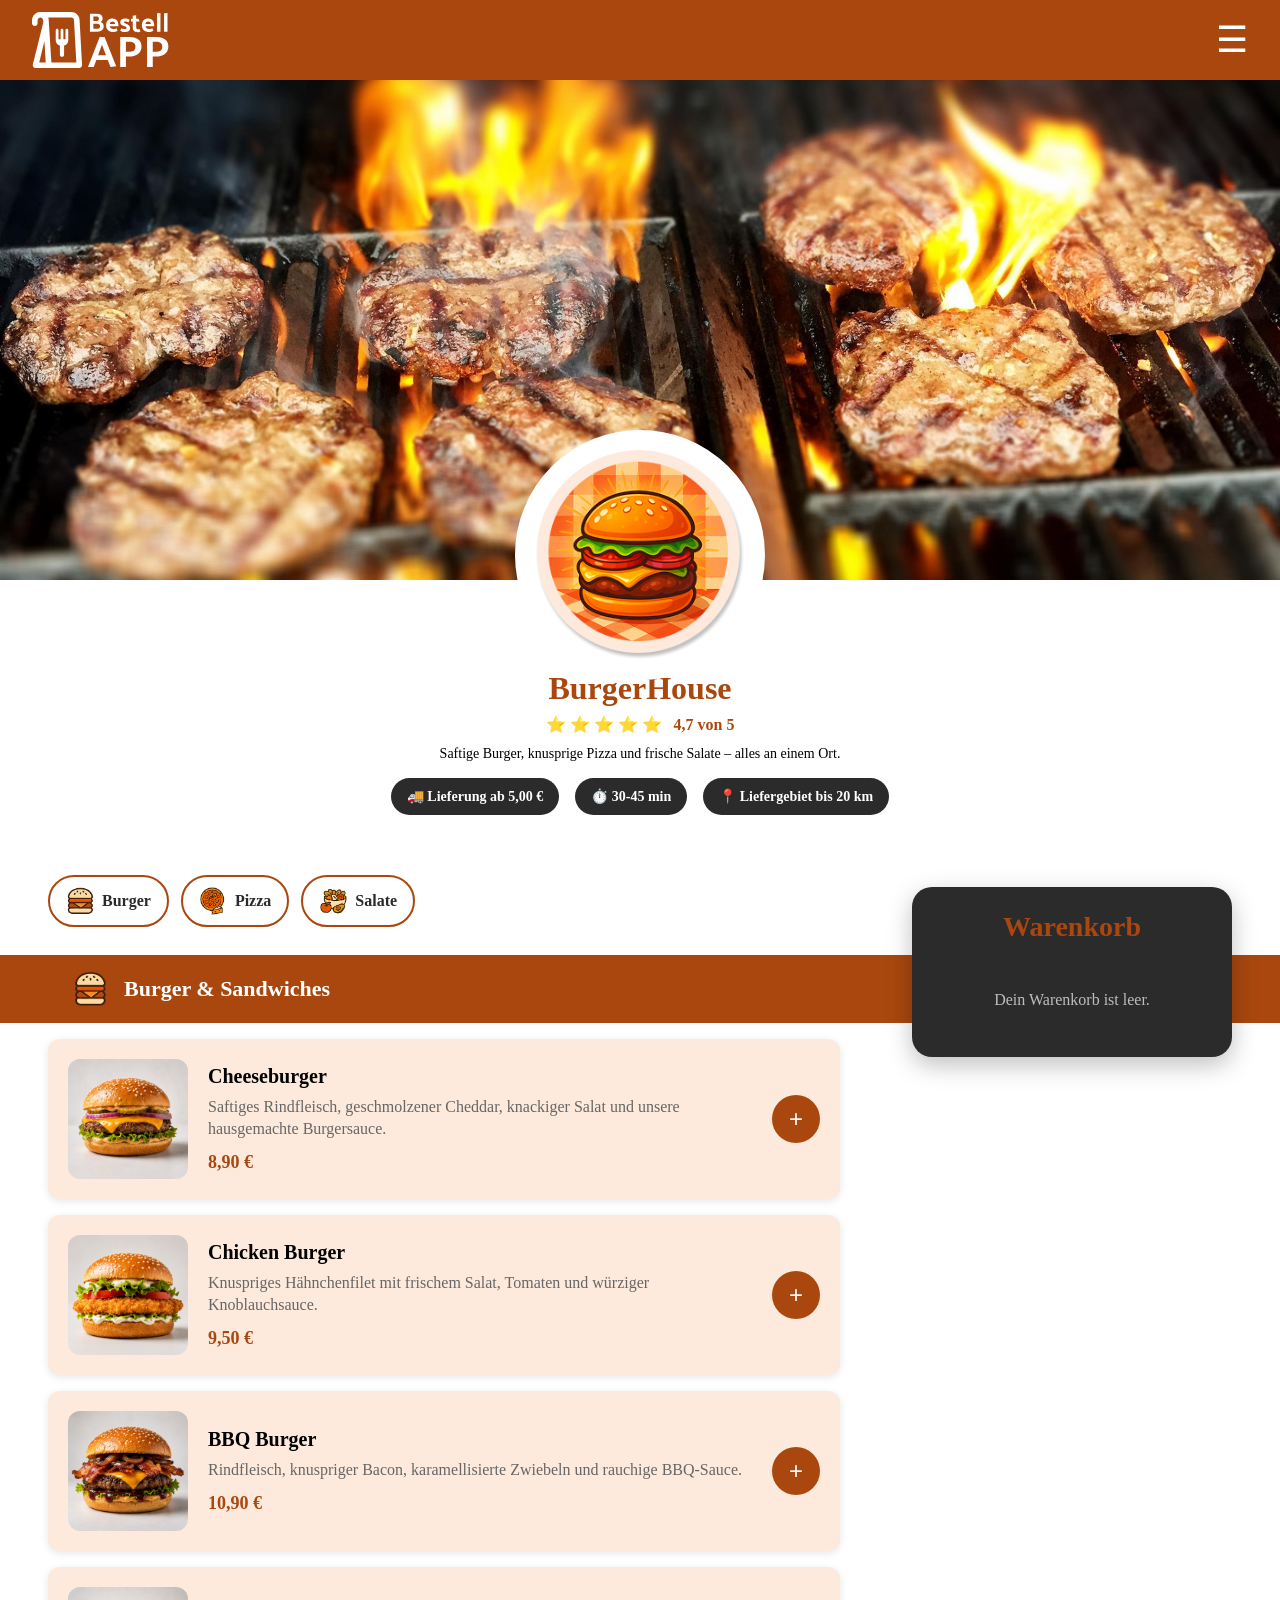
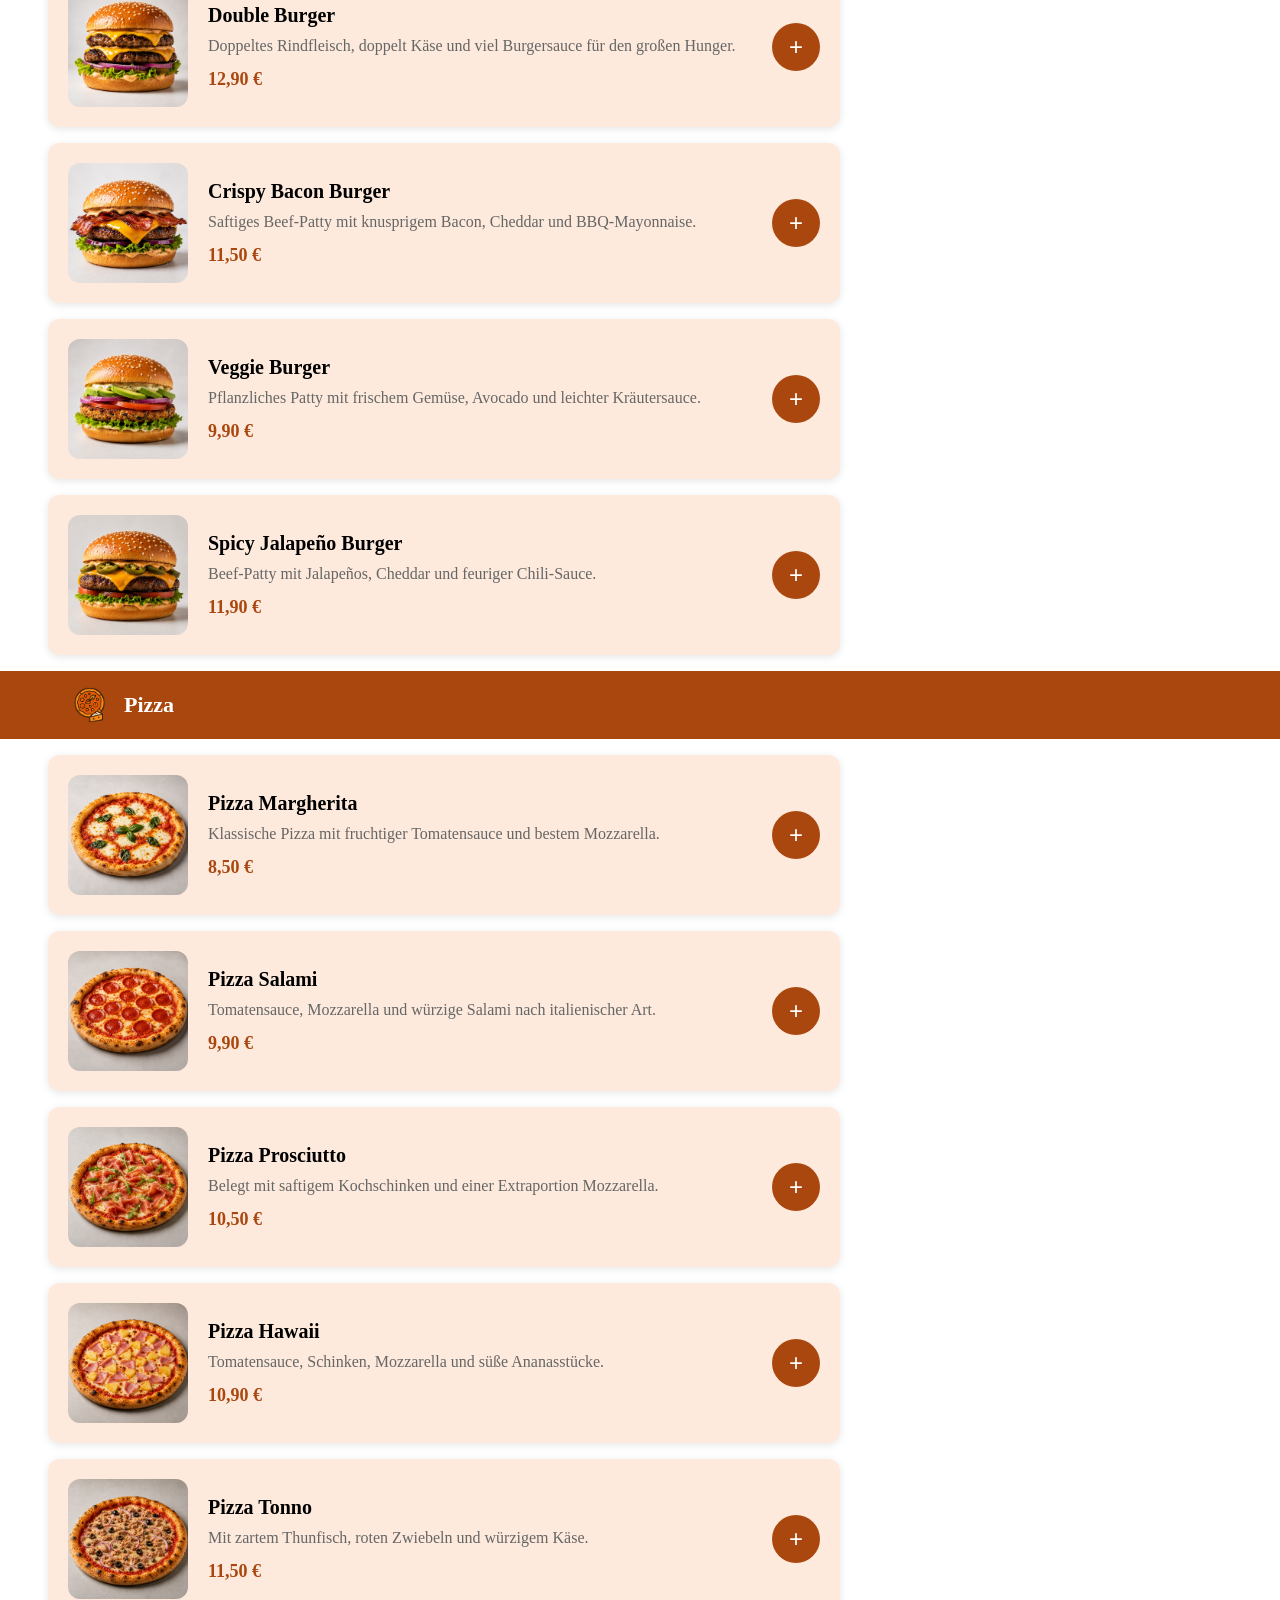
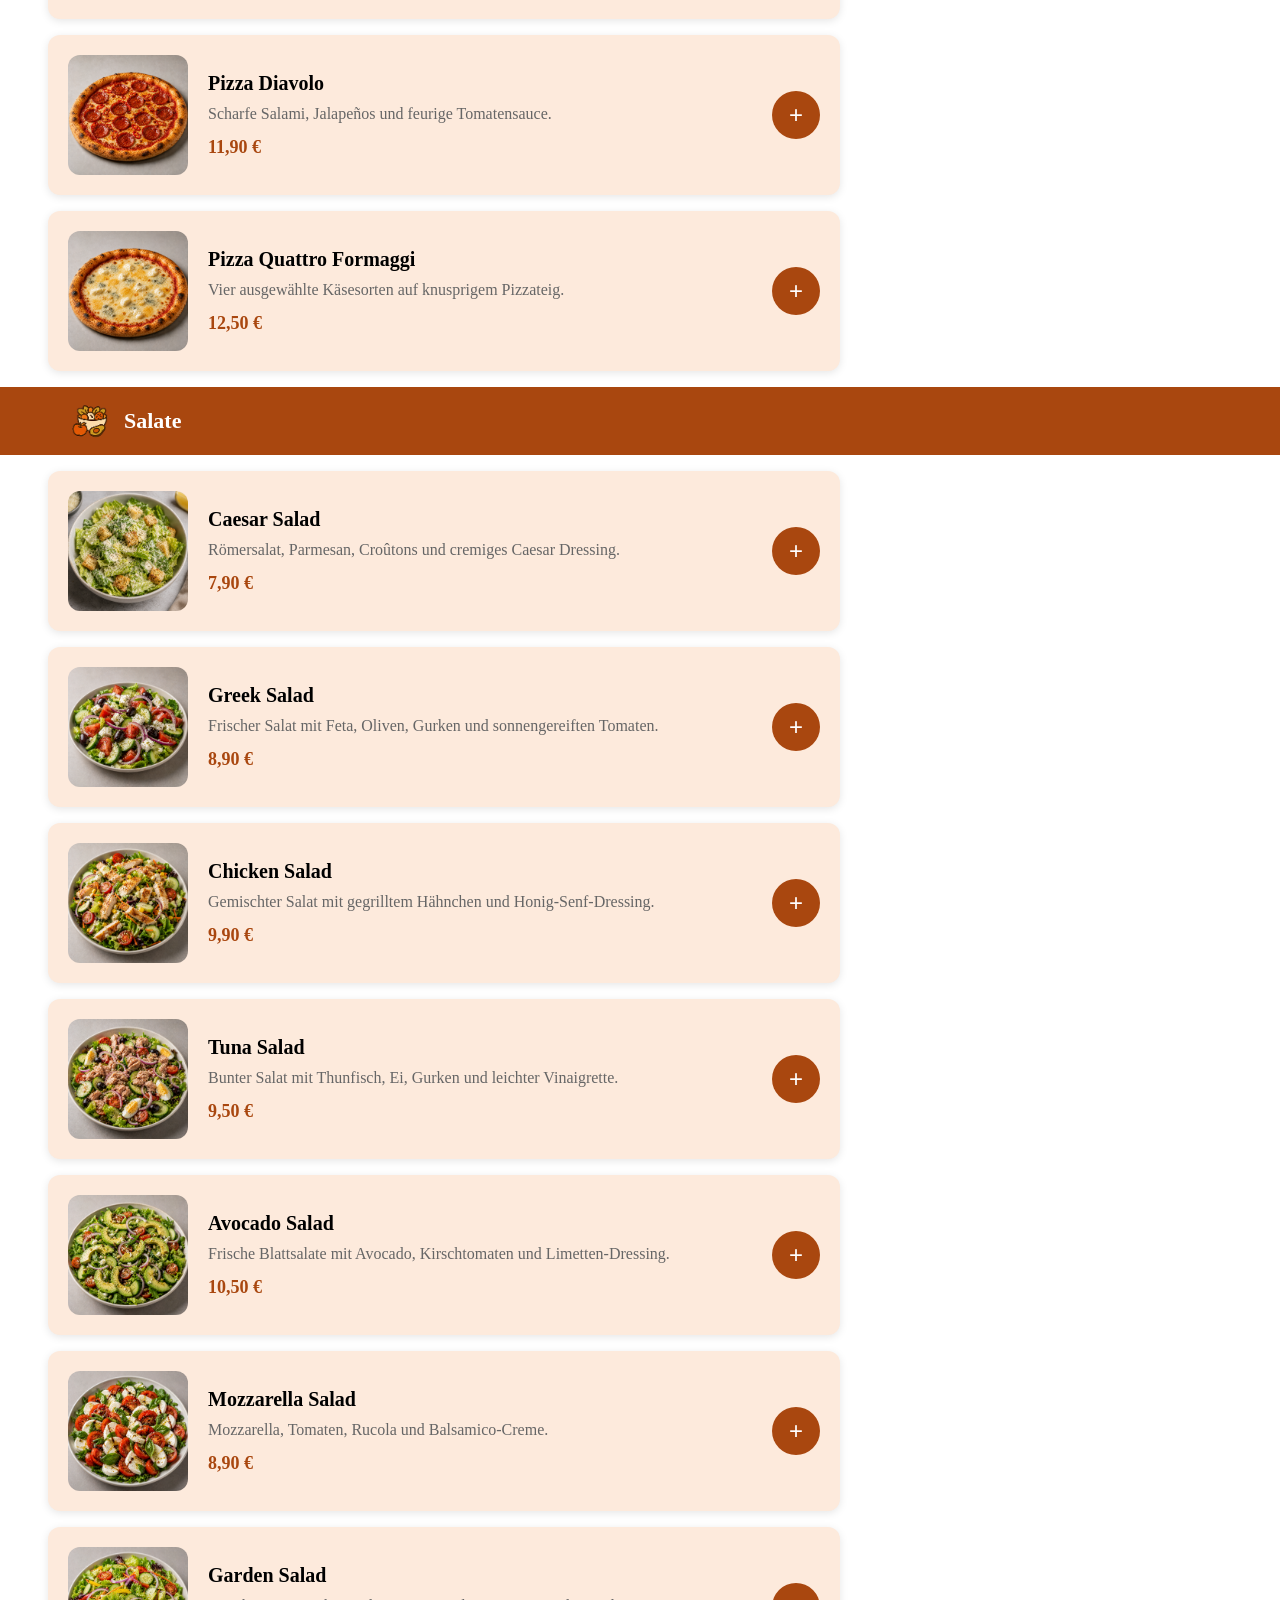
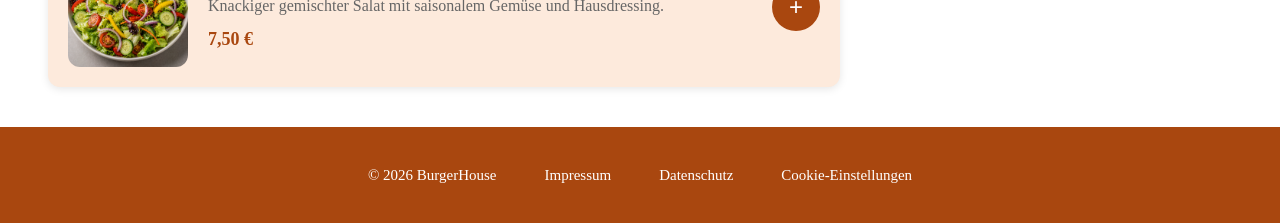
==== commit 4ade0dd1: "make basket toggle at mobile, optimize templates and functions" ====
--- a/index.html
+++ b/index.html
@@ -18,13 +18,15 @@
 
     <header class="main-header">
 
+        <a href="#mainContent" class="skip-link">Zum Hauptinhalt springen</a>
+
         <div class="header-content">
 
             <div class="header-logo">
                 <img src="./assets/icons/logoBestellapp.svg" alt="Bestellapp Logo">
             </div>
 
-            <button class="menu-button" aria-label="Menü öffnen">
+            <button class="menu-button" type="button" aria-label="Menü öffnen">
                 ☰
             </button>
 
@@ -32,7 +34,7 @@
 
     </header>
 
-    <main>
+    <main id="mainContent" tabindex="-1">
 
         <section class="hero-section">
 
@@ -150,18 +152,18 @@
 
     <nav class="mobile-nav">
 
-        <button class="mobile-nav-item">
+        <button class="mobile-nav-item" type="button" aria-label="Startseite">
             <img src="./assets/icons/home.svg" alt="Startseite">
         </button>
-        <button class="mobile-nav-item">
+        <button class="mobile-nav-item" type="button" aria-label="Benutzerbereich">
             <img src="./assets/icons/user.svg" alt="User">
         </button>
 
-        <button class="mobile-nav-item">
-            <img src="./assets/icons/buger.svg" alt="Menu">
+        <button class="mobile-nav-item" type="button" aria-label="Speisekarte">
+            <img src="./assets/icons/favicon.png" alt="Menu">
         </button>
 
-        <button class="mobile-nav-item" onclick="toggleMobileBasket()">
+        <button class="mobile-nav-item" type="button" aria-label="Warenkorb öffnen" onclick="toggleMobileBasket()">
             <div class="basket-icon-wrapper">
                 <img src="./assets/icons/basket.svg" alt="Warenkorb">
                 <span id="basketBubble" class="basket-bubble">0</span>
@@ -177,4 +179,4 @@
 
 </body>
 
-</html>
+</html>
--- a/styles/standard.css
+++ b/styles/standard.css
@@ -4,8 +4,71 @@
     box-sizing: border-box;
 }
 
+:root {
+    --color-primary: #A9470F;
+    --color-primary-soft: #FDEADC;
+    --color-dark: #2B2B2B;
+    --color-dark-soft: #3A3A3A;
+    --color-dark-deep: #1f1f1f;
+    --color-white: #ffffff;
+    --color-text: #2b2b2b;
+    --color-text-dark: #222;
+    --color-text-muted: #666;
+    --color-border-dark: #444;
+    --color-muted-light: #bbbbbb;
+    --color-muted: #bdbdbd;
+    --color-modal-text: #d0d0d0;
+    --color-legal-accent: #d32f2f;
+    --color-warning: #ff9800;
+    --shadow-soft: rgba(0, 0, 0, 0.08);
+    --shadow-card: rgba(0, 0, 0, 0.1);
+    --shadow-cart: rgba(0, 0, 0, 0.25);
+    --shadow-modal: rgba(0, 0, 0, 0.35);
+    --overlay-dark: rgba(0, 0, 0, 0.6);
+    --border-light: rgba(255, 255, 255, 0.12);
+    --surface-light-hover: rgba(255, 255, 255, 0.08);
+    --primary-hover-soft: rgba(231, 108, 31, 0.22);
+    --primary-hover-border: rgba(231, 108, 31, 0.6);
+}
+
 html {
     scroll-behavior: smooth;
+}
+
+.skip-link {
+    position: absolute;
+    top: 12px;
+    left: 12px;
+    z-index: 10001;
+
+    padding: 10px 14px;
+
+    background-color: var(--color-dark);
+    color: var(--color-white);
+
+    transform: translateY(-140%);
+    transition: transform 0.2s ease;
+}
+
+.skip-link:focus {
+    transform: translateY(0);
+}
+
+:focus-visible {
+    outline: 3px solid var(--color-primary);
+    outline-offset: 3px;
+}
+
+@media (forced-colors: active) {
+    :focus-visible {
+        outline: 3px solid Highlight;
+    }
+
+    .skip-link,
+    button,
+    a {
+        forced-color-adjust: auto;
+    }
 }
 
 body {
--- a/styles/style.css
+++ b/styles/style.css
@@ -1,6 +1,6 @@
 .main-header {
     height: 80px;
-    background-color: #E76C1F;
+    background-color: var(--color-primary);
 
     display: flex;
     align-items: center;
@@ -23,7 +23,7 @@
     align-items: center;
     gap: 12px;
 
-    color: white;
+    color: var(--color-white);
     font-size: 28px;
     font-weight: 700;
 }
@@ -42,7 +42,7 @@
     background: none;
     border: none;
 
-    color: white;
+    color: var(--color-white);
     font-size: 36px;
 
     cursor: pointer;
@@ -54,7 +54,7 @@
 }
 
 .main-footer {
-    background-color: #E76C1F;
+    background-color: var(--color-primary);
     min-height: 96px;
 
     display: flex;
@@ -70,13 +70,13 @@
 
     flex-wrap: wrap;
 
-    color: white;
+    color: var(--color-white);
     font-size: 15px;
     font-weight: 500;
 }
 
 .footer-content a {
-    color: white;
+    color: var(--color-white);
     text-decoration: none;
     transition: opacity 0.2s ease;
 }
@@ -100,8 +100,8 @@
     width: 250px;
     height: 250px;
     border-radius: 50%;
-    background-color: white;
-    border: solid 20px white;
+    background-color: var(--color-white);
+    border: solid 20px var(--color-white);
 
     position: absolute;
     left: 50%;
@@ -128,7 +128,7 @@
 
 .restaurant-info h1 {
     font-size: 32px;
-    color: #E76C1F;
+    color: var(--color-primary);
     margin-bottom: 8px;
 }
 
@@ -143,18 +143,18 @@
     max-width: 900px;
     margin: 64px auto;
     padding: 40px;
-    background: #ffffff;
+    background: var(--color-white);
     border-radius: 20px;
-    box-shadow: 0 10px 30px rgba(0, 0, 0, 0.08);
+    box-shadow: 0 10px 30px var(--shadow-soft);
     line-height: 1.8;
-    color: #2b2b2b;
+    color: var(--color-text);
 }
 
 .legal-container h1 {
     font-size: clamp(1.55rem, 7.5vw, 3rem);
     margin-bottom: 32px;
     text-align: center;
-    color: #d32f2f;
+    color: var(--color-legal-accent);
     line-height: 1.15;
     white-space: nowrap;
 }
@@ -163,8 +163,8 @@
     font-size: 1.5rem;
     margin-top: 40px;
     margin-bottom: 16px;
-    color: #222;
-    border-left: 5px solid #ff9800;
+    color: var(--color-text-dark);
+    border-left: 5px solid var(--color-warning);
     padding-left: 12px;
 }
 
@@ -183,14 +183,14 @@
 }
 
 .legal-container a {
-    color: #d32f2f;
+    color: var(--color-legal-accent);
     text-decoration: none;
     font-weight: 600;
     transition: color 0.2s ease;
 }
 
 .legal-container a:hover {
-    color: #ff9800;
+    color: var(--color-warning);
     text-decoration: underline;
 }
 
@@ -201,7 +201,7 @@
 
     margin-bottom: 12px;
 
-    color: #E76C1F;
+    color: var(--color-primary);
     font-size: 16px;
     font-weight: 700;
 }
@@ -218,8 +218,8 @@
 .restaurant-details span {
     padding: 10px 16px;
 
-    background-color: #2B2B2B;
-    color: white;
+    background-color: var(--color-dark);
+    color: var(--color-white);
 
     border-radius: 999px;
 
--- a/styles/assets.css
+++ b/styles/assets.css
@@ -6,6 +6,8 @@
     padding: 12px 0;
 
     overflow-x: auto;
+    overscroll-behavior-x: contain;
+    scroll-snap-type: x proximity;
     scrollbar-width: none;
 }
 
@@ -22,14 +24,16 @@
 
     padding: 10px 16px;
 
-    border: 2px solid #E76C1F;
+    border: 2px solid var(--color-primary);
     border-radius: 999px;
 
-    color: #2B2B2B;
+    color: var(--color-dark);
     text-decoration: none;
     font-weight: 700;
-
-    background-color: white;
+    line-height: 1;
+    scroll-snap-align: start;
+
+    background-color: var(--color-white);
     transition:
         background-color 0.2s ease,
         color 0.2s ease,
@@ -37,8 +41,8 @@
 }
 
 .category-slider-link:hover {
-    background-color: #E76C1F;
-    color: white;
+    background-color: var(--color-primary);
+    color: var(--color-white);
     transform: translateY(-2px);
 }
 
@@ -56,7 +60,7 @@
     align-items: center;
     gap: 16px;
 
-    background-color: transparent;
+    background-color: var(--color-primary);
 
     padding: 16px 48px;
     cursor: pointer;
@@ -76,7 +80,7 @@
     left: calc(var(--content-padding) * -1);
     width: 100vw;
 
-    background-color: #E76C1F;
+    background-color: var(--color-primary);
 
     z-index: -1;
 }
@@ -84,7 +88,6 @@
 .food-category:hover {
     transform: translateY(-2px);
 }
-
 
 .category-icon {
     width: 36px;
@@ -98,7 +101,7 @@
 }
 
 .food-category h2 {
-    color: white;
+    color: var(--color-white);
     font-size: 22px;
 }
 
@@ -110,10 +113,10 @@
     padding: 20px;
     margin: 16px 24px;
 
-    background-color: white;
+    background-color: var(--color-primary-soft);
     border-radius: 12px;
 
-    box-shadow: 0 2px 8px rgba(0, 0, 0, 0.1);
+    box-shadow: 0 2px 8px var(--shadow-card);
     transition: 0.2s ease;
 }
 
@@ -128,12 +131,12 @@
 
 .food-item-info p {
     margin-bottom: 12px;
-    color: #666;
+    color: var(--color-text-muted);
     line-height: 1.4;
 }
 
 .food-item-info span {
-    color: #E76C1F;
+    color: var(--color-primary);
     font-size: 18px;
     font-weight: 700;
 }
@@ -164,8 +167,8 @@
     border: none;
     border-radius: 50%;
 
-    background-color: #E76C1F;
-    color: white;
+    background-color: var(--color-primary);
+    color: var(--color-white);
 
     font-size: 24px;
     cursor: pointer;
@@ -175,18 +178,33 @@
 
 @media (max-width: 600px) {
     .category-slider {
-        margin: 0 0 12px;
-        padding-bottom: 10px;
+        gap: 8px;
+
+        width: calc(100% + 32px);
+        margin: 0 -16px 12px;
+        padding: 10px 16px 12px;
     }
 
     .category-slider-link {
-        padding: 8px 12px;
+        min-width: 90px;
+        justify-content: center;
+
+        padding: 9px 12px;
         font-size: 14px;
     }
 
     .category-slider-link img {
         width: 24px;
         height: 24px;
+    }
+
+    .food-category {
+        padding: 14px 16px;
+        scroll-margin-top: 12px;
+    }
+
+    .food-category h2 {
+        font-size: 19px;
     }
 
     .food-item {
--- a/styles/basket.css
+++ b/styles/basket.css
@@ -5,11 +5,11 @@
     margin: 24px;
     padding: 24px;
 
-    background-color: #2B2B2B;
-    color: white;
+    background-color: var(--color-dark);
+    color: var(--color-white);
 
     border-radius: 20px;
-    box-shadow: 0 8px 24px rgba(0, 0, 0, 0.25);
+    box-shadow: 0 8px 24px var(--shadow-cart);
 
     position: sticky;
     top: 24px;
@@ -18,7 +18,7 @@
 }
 
 .cart-section h2 {
-    color: #E76C1F;
+    color: var(--color-primary);
     font-size: 28px;
     text-align: center;
     margin-bottom: 24px;
@@ -31,7 +31,7 @@
     align-items: center;
 
     padding: 16px 0;
-    border-bottom: 1px solid #444;
+    border-bottom: 1px solid var(--color-border-dark);
 }
 
 .cart-item-name {
@@ -41,18 +41,18 @@
 }
 
 .cart-item-name small {
-    color: #bbbbbb;
+    color: var(--color-muted-light);
     font-size: 12px;
 }
 
 .cart-item-price {
-    color: #E76C1F;
+    color: var(--color-primary);
     font-weight: 700;
 }
 
 .cart-empty {
     text-align: center;
-    color: #bdbdbd;
+    color: var(--color-muted);
     padding: 24px 0;
 }
 
@@ -69,8 +69,8 @@
     border: none;
     border-radius: 50%;
 
-    background-color: #E76C1F;
-    color: white;
+    background-color: var(--color-primary);
+    color: var(--color-white);
 
     font-size: 18px;
     cursor: pointer;
@@ -80,7 +80,7 @@
     margin-top: 24px;
     padding: 16px;
 
-    background-color: #3A3A3A;
+    background-color: var(--color-dark-soft);
     border-radius: 14px;
 
     display: flex;
@@ -102,15 +102,15 @@
     border: none;
     border-radius: 10px;
 
-    background-color: #1f1f1f;
-    color: white;
+    background-color: var(--color-dark-deep);
+    color: var(--color-white);
 }
 
 .cart-total {
     margin-top: 24px;
     padding-top: 16px;
 
-    border-top: 2px solid #E76C1F;
+    border-top: 2px solid var(--color-primary);
 
     display: flex;
     flex-direction: column;
@@ -120,7 +120,7 @@
 }
 
 .cart-total div:last-child {
-    color: #E76C1F;
+    color: var(--color-primary);
     font-size: 22px;
     font-weight: 800;
 }
@@ -134,8 +134,8 @@
     border: none;
     border-radius: 14px;
 
-    background-color: #E76C1F;
-    color: white;
+    background-color: var(--color-primary);
+    color: var(--color-white);
 
     font-size: 18px;
     font-weight: 700;
@@ -161,7 +161,7 @@
     justify-content: center;
     align-items: center;
 
-    background: rgba(0, 0, 0, 0.6);
+    background: var(--overlay-dark);
 
     z-index: 9999;
 }
@@ -171,12 +171,12 @@
     padding: 32px;
 
     border-radius: 24px;
-    background-color: #2B2B2B;
+    background-color: var(--color-dark);
 
     text-align: center;
-    color: white;
-
-    box-shadow: 0 12px 32px rgba(0, 0, 0, 0.35);
+    color: var(--color-white);
+
+    box-shadow: 0 12px 32px var(--shadow-modal);
 }
 
 .success-icon {
@@ -185,12 +185,12 @@
 }
 
 .order-success-card h2 {
-    color: #E76C1F;
+    color: var(--color-primary);
     margin-bottom: 12px;
 }
 
 .order-success-card p {
-    color: #d0d0d0;
+    color: var(--color-modal-text);
     margin-bottom: 24px;
 }
 
@@ -200,8 +200,8 @@
 
     border-radius: 12px;
 
-    background-color: #E76C1F;
-    color: white;
+    background-color: var(--color-primary);
+    color: var(--color-white);
 
     cursor: pointer;
     font-weight: 600;
@@ -249,10 +249,6 @@
             opacity 0.3s ease;
     }
 
-    .cart-section:not(.has-items) {
-        display: none;
-    }
-
     .cart-section {
         scrollbar-width: none;
     }
@@ -273,11 +269,11 @@
         width: 36px;
         height: 36px;
 
-        border: 1px solid rgba(255, 255, 255, 0.12);
+        border: 1px solid var(--border-light);
         border-radius: 50%;
 
-        background-color: rgba(255, 255, 255, 0.08);
-        color: white;
+        background-color: var(--surface-light-hover);
+        color: var(--color-white);
 
         font-size: 24px;
         line-height: 1;
@@ -291,8 +287,8 @@
     }
 
     .close-basket-button:hover {
-        background-color: rgba(231, 108, 31, 0.22);
-        border-color: rgba(231, 108, 31, 0.6);
+        background-color: var(--primary-hover-soft);
+        border-color: var(--primary-hover-border);
         transform: scale(1.05);
     }
 }
--- a/styles/mobile.css
+++ b/styles/mobile.css
@@ -14,7 +14,7 @@
 
         height: 72px;
 
-        background: #2B2B2B;
+        background: var(--color-dark);
 
         display: flex;
         justify-content: space-around;
@@ -22,14 +22,14 @@
 
         z-index: 9999;
 
-        border-top: 3px solid #E76C1F;
+        border-top: 3px solid var(--color-primary);
     }
 
     .mobile-nav-item {
         background: none;
         border: none;
 
-        color: white;
+        color: var(--color-white);
         font-size: 28px;
 
         cursor: pointer;
@@ -63,8 +63,8 @@
 
         border-radius: 50%;
 
-        background-color: #E76C1F;
-        color: white;
+        background-color: var(--color-primary);
+        color: var(--color-white);
 
         font-size: 12px;
         font-weight: bold;
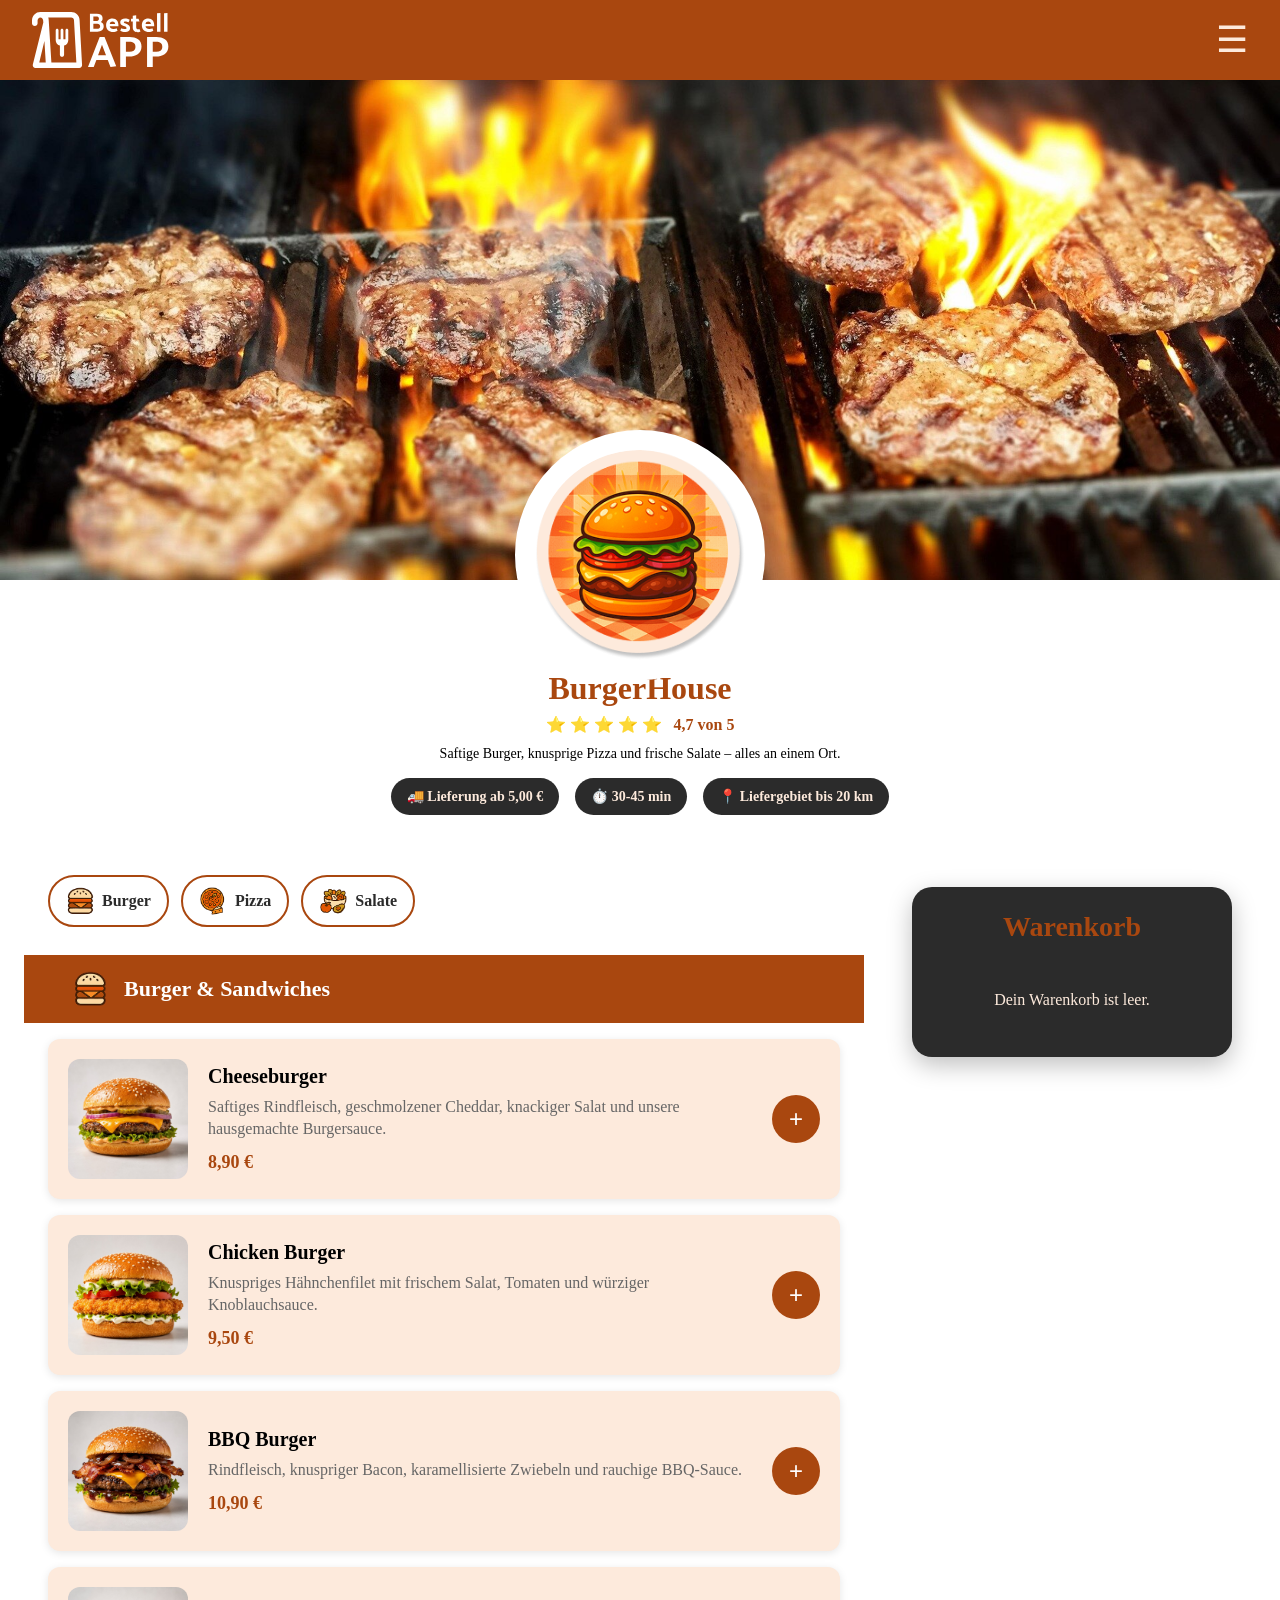
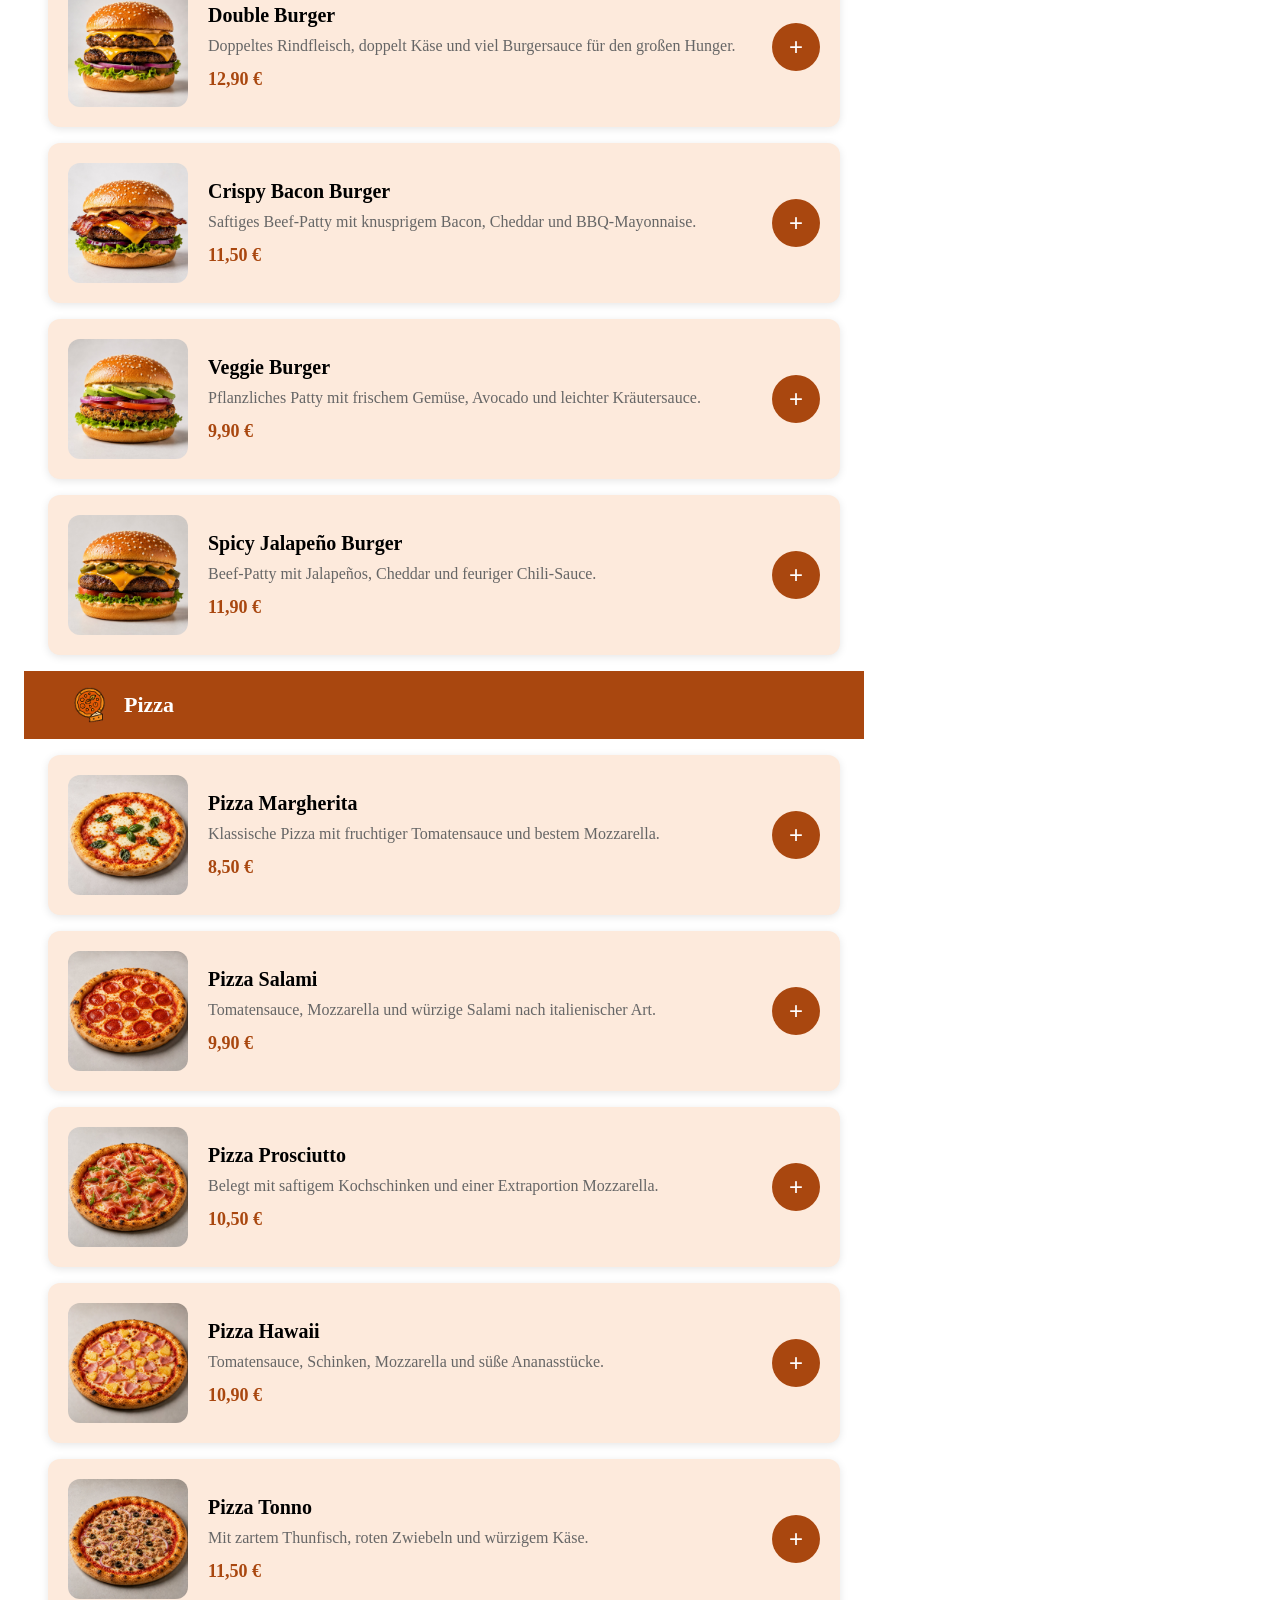
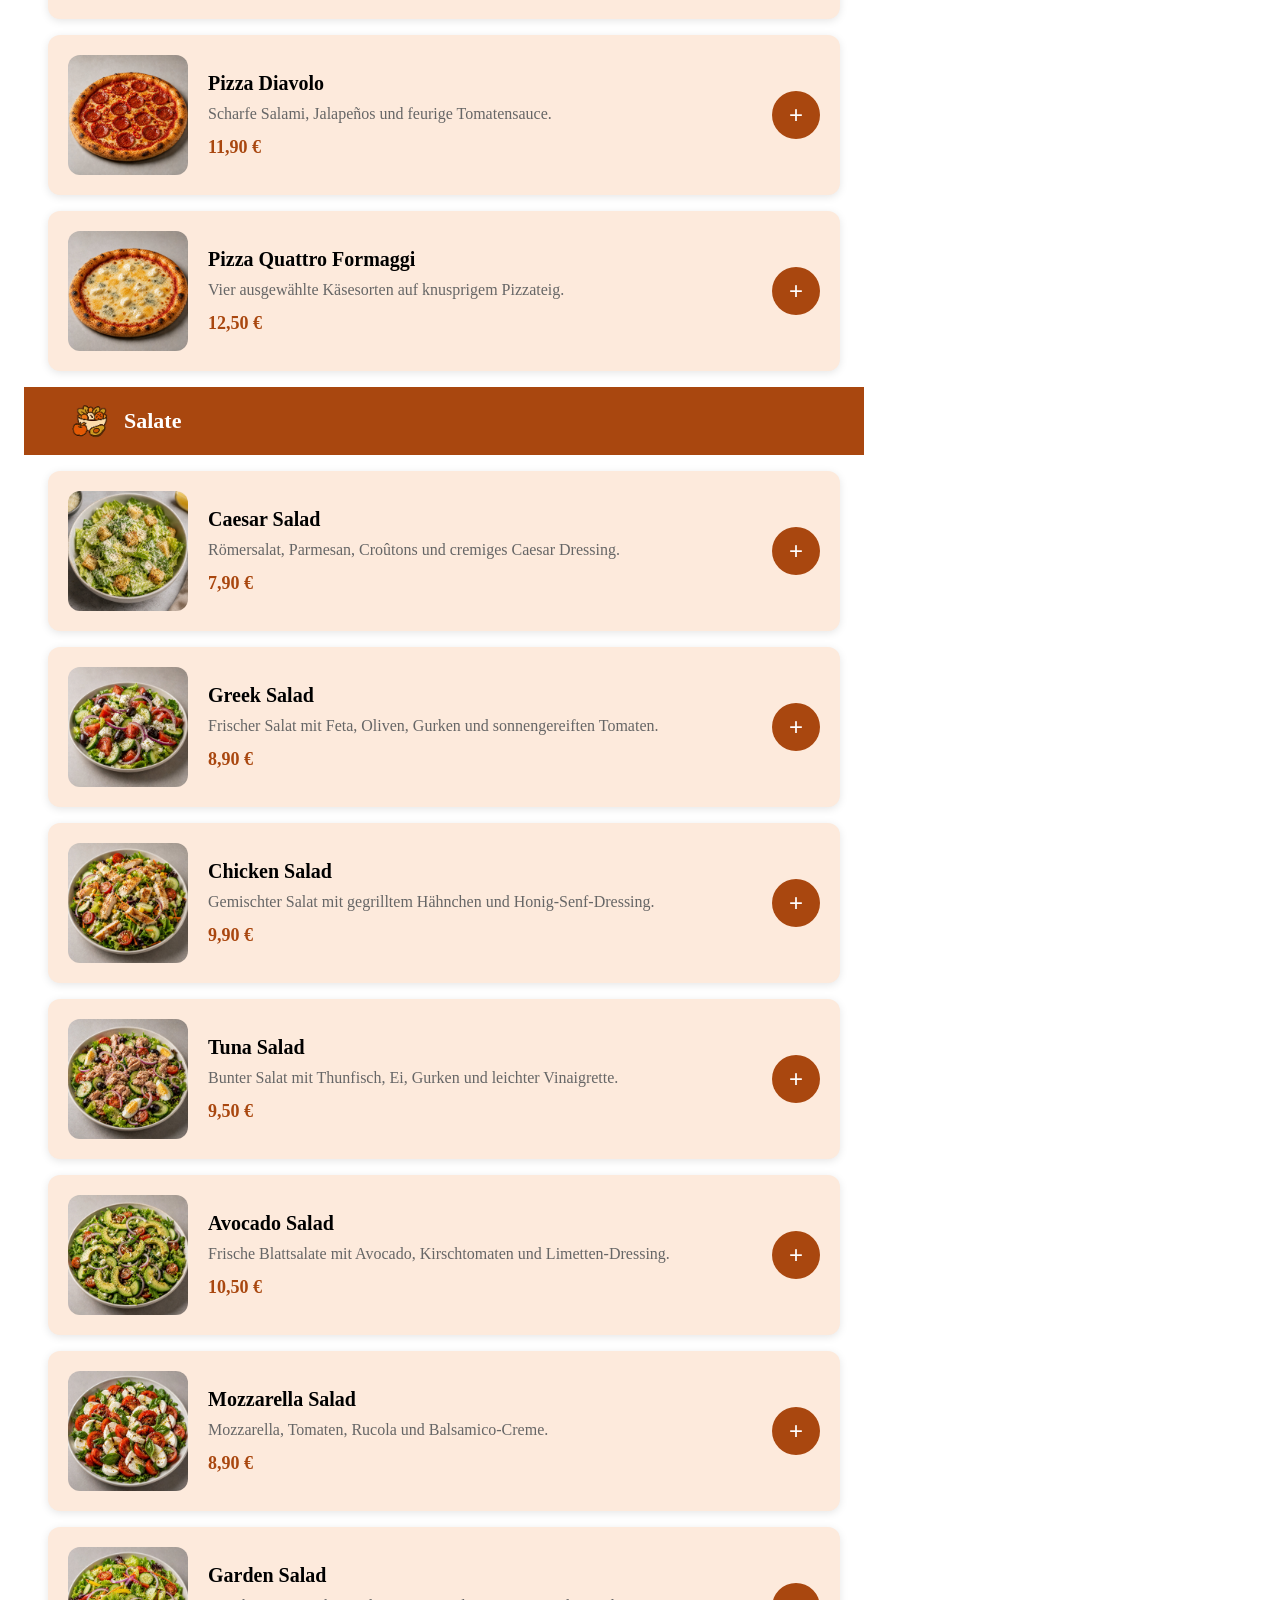
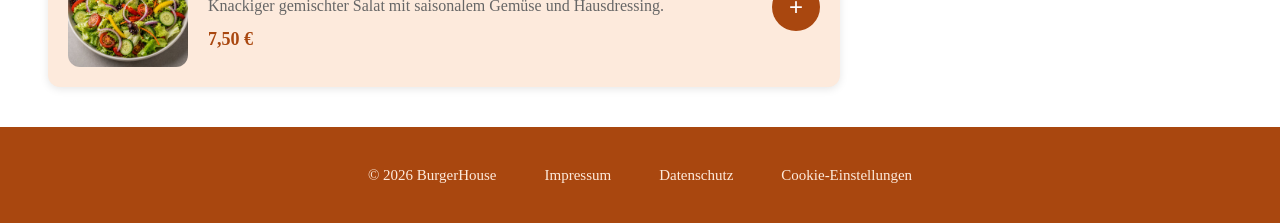
==== commit cb2b0123: "optimize projekt strukture, add max size 1440px" ====
--- a/index.html
+++ b/index.html
@@ -8,7 +8,7 @@
     <link rel="icon" type="image/png" href="./assets/icons/favicon.png">
 
     <link rel="stylesheet" href="./styles/standard.css">
-    <link rel="stylesheet" href="./styles/style.css">
+    <link rel="stylesheet" href="./style.css">
     <link rel="stylesheet" href="./styles/assets.css">
     <link rel="stylesheet" href="./styles/basket.css">
     <link rel="stylesheet" href="./styles/mobile.css">
@@ -175,7 +175,7 @@
     <script src="./scripts/templates.js"></script>
     <script src="./scripts/foodCards.js"></script>
     <script src="./scripts/basket.js"></script>
-    <script src="./scripts/script.js"></script>
+    <script src="./script.js"></script>
 
 </body>
 
--- a/styles/standard.css
+++ b/styles/standard.css
@@ -11,6 +11,7 @@
     --color-dark-soft: #3A3A3A;
     --color-dark-deep: #1f1f1f;
     --color-white: #ffffff;
+    --color-text-on-dark: var(--color-primary-soft);
     --color-text: #2b2b2b;
     --color-text-dark: #222;
     --color-text-muted: #666;
@@ -44,7 +45,7 @@
     padding: 10px 14px;
 
     background-color: var(--color-dark);
-    color: var(--color-white);
+    color: var(--color-text-on-dark);
 
     transform: translateY(-140%);
     transition: transform 0.2s ease;
@@ -79,6 +80,7 @@
 
 main {
     width: 100%;
+    max-width: 1440px;
     margin: 0 auto;
     flex: 1;
 }
--- a/style.css
+++ b/style.css
@@ -0,0 +1,347 @@
+.main-header {
+    height: 80px;
+    background-color: var(--color-primary);
+
+    display: flex;
+    align-items: center;
+    justify-content: center;
+}
+
+.header-content {
+    width: 100%;
+    max-width: 1400px;
+
+    display: flex;
+    justify-content: space-between;
+    align-items: center;
+
+    padding: 0 32px;
+}
+
+.header-logo {
+    display: flex;
+    align-items: center;
+    gap: 12px;
+
+    color: var(--color-text-on-dark);
+    font-size: 28px;
+    font-weight: 700;
+}
+
+.header-logo a {
+    display: flex;
+    align-items: center;
+}
+
+.header-logo img {
+    height: 56px;
+    width: auto;
+}
+
+.menu-button {
+    background: none;
+    border: none;
+
+    color: var(--color-text-on-dark);
+    font-size: 36px;
+
+    cursor: pointer;
+    transition: opacity 0.2s ease;
+}
+
+.menu-button:hover {
+    opacity: 0.8;
+}
+
+.main-footer {
+    background-color: var(--color-primary);
+    min-height: 96px;
+
+    display: flex;
+    justify-content: center;
+    align-items: center;
+}
+
+.footer-content {
+    display: flex;
+    justify-content: center;
+    align-items: center;
+    gap: 48px;
+
+    flex-wrap: wrap;
+
+    color: var(--color-text-on-dark);
+    font-size: 15px;
+    font-weight: 500;
+}
+
+.footer-content a {
+    color: var(--color-text-on-dark);
+    text-decoration: none;
+    transition: opacity 0.2s ease;
+}
+
+.footer-content a:hover {
+    opacity: 0.75;
+}
+
+.hero-section {
+    position: relative;
+    max-width: 1440px;
+    margin: 0 auto;
+}
+
+.hero-image {
+    width: 100%;
+    height: 500px;
+    object-fit: cover;
+    display: block;
+}
+
+.profile-image-container {
+    width: 250px;
+    height: 250px;
+    border-radius: 50%;
+    background-color: var(--color-white);
+    border: solid 20px var(--color-white);
+
+    position: absolute;
+    left: 50%;
+    bottom: -100px;
+    transform: translateX(-50%);
+
+    overflow: hidden;
+}
+
+.hero-icon-image {
+    width: 100%;
+    height: 100%;
+    object-fit: cover;
+}
+
+.restaurant-info {
+    max-width: 1440px;
+    margin: 0 auto;
+
+    display: flex;
+    flex-direction: column;
+    align-items: center;
+
+    padding-top: 90px;
+    padding-bottom: 24px;
+}
+
+.restaurant-info h1 {
+    font-size: 32px;
+    color: var(--color-primary);
+    margin-bottom: 8px;
+}
+
+.restaurant-info p {
+    font-size: 14px;
+    text-align: center;
+    max-width: 500px;
+}
+
+.legal-container {
+    width: min(900px, calc(100% - 48px));
+    max-width: 900px;
+    margin: 64px auto;
+    padding: 40px;
+    background: var(--color-white);
+    border-radius: 20px;
+    box-shadow: 0 10px 30px var(--shadow-soft);
+    line-height: 1.8;
+    color: var(--color-text);
+}
+
+.legal-container h1 {
+    font-size: clamp(1.55rem, 7.5vw, 3rem);
+    margin-bottom: 32px;
+    text-align: center;
+    color: var(--color-legal-accent);
+    line-height: 1.15;
+    white-space: nowrap;
+}
+
+.legal-container h2 {
+    font-size: 1.5rem;
+    margin-top: 40px;
+    margin-bottom: 16px;
+    color: var(--color-text-dark);
+    border-left: 5px solid var(--color-warning);
+    padding-left: 12px;
+}
+
+.legal-container p {
+    margin-bottom: 16px;
+    font-size: 1rem;
+}
+
+.legal-container ul {
+    margin: 16px 0 24px 24px;
+    padding: 0;
+}
+
+.legal-container li {
+    margin-bottom: 8px;
+}
+
+.legal-container a {
+    color: var(--color-legal-accent);
+    text-decoration: none;
+    font-weight: 600;
+    transition: color 0.2s ease;
+}
+
+.legal-container a:hover {
+    color: var(--color-warning);
+    text-decoration: underline;
+}
+
+.restaurant-rating {
+    display: flex;
+    align-items: center;
+    gap: 12px;
+
+    margin-bottom: 12px;
+
+    color: var(--color-primary);
+    font-size: 16px;
+    font-weight: 700;
+}
+
+.restaurant-details {
+    display: flex;
+    justify-content: center;
+    gap: 16px;
+    flex-wrap: wrap;
+
+    margin-top: 16px;
+}
+
+.restaurant-details span {
+    padding: 10px 16px;
+
+    background-color: var(--color-dark);
+    color: var(--color-text-on-dark);
+
+    border-radius: 999px;
+
+    font-size: 14px;
+    font-weight: 600;
+}
+
+.content-wrapper {
+    --content-padding: 24px;
+
+    width: 100%;
+    max-width: 1440px;
+    margin: 0 auto;
+
+    display: flex;
+    align-items: flex-start;
+    gap: 24px;
+    padding: 24px;
+    overflow-x: clip;
+
+    position: relative;
+}
+
+.menu-section {
+    flex: 1;
+}
+
+@media (max-width: 768px) {
+    .header-content {
+        padding: 0 20px;
+    }
+
+    .header-logo img {
+        height: 48px;
+    }
+
+    .footer-content {
+        gap: 24px;
+        padding: 24px 20px;
+    }
+
+    .legal-container {
+        width: calc(100% - 32px);
+        margin: 32px auto;
+        padding: 24px;
+        border-radius: 16px;
+    }
+
+    .legal-container h1 {
+        font-size: clamp(1.55rem, 7.5vw, 2.2rem);
+    }
+
+    .legal-container h2 {
+        font-size: 1.3rem;
+    }
+}
+
+@media (max-width: 480px) {
+    .legal-container {
+        width: calc(100% - 24px);
+        margin: 20px auto;
+        padding: 20px 16px;
+        border-radius: 14px;
+        line-height: 1.65;
+    }
+
+    .legal-container h1 {
+        margin-bottom: 24px;
+    }
+
+    .legal-container h2 {
+        font-size: 1.15rem;
+        margin-top: 32px;
+    }
+
+    .legal-container ul {
+        margin-left: 18px;
+    }
+}
+
+@media (max-width: 600px) {
+    .hero-image {
+        height: 280px;
+    }
+
+    .profile-image-container {
+        width: 150px;
+        height: 150px;
+        border-width: 12px;
+        bottom: -70px;
+    }
+
+    .restaurant-info {
+        padding-top: 80px;
+    }
+
+    .restaurant-rating {
+        flex-direction: column;
+        gap: 4px;
+    }
+
+    .restaurant-details {
+        gap: 8px;
+        padding: 0 16px;
+    }
+
+    .restaurant-details span {
+        font-size: 13px;
+        padding: 8px 12px;
+    }
+}
+
+@media (max-width: 900px) {
+    .content-wrapper {
+        --content-padding: 16px;
+
+        display: block;
+        padding: 16px;
+    }
+}
--- a/styles/assets.css
+++ b/styles/assets.css
@@ -77,8 +77,8 @@
     top: 0;
     bottom: 0;
 
-    left: calc(var(--content-padding) * -1);
-    width: 100vw;
+    left: 0;
+    width: 100%;
 
     background-color: var(--color-primary);
 
--- a/styles/basket.css
+++ b/styles/basket.css
@@ -6,7 +6,7 @@
     padding: 24px;
 
     background-color: var(--color-dark);
-    color: var(--color-white);
+    color: var(--color-text-on-dark);
 
     border-radius: 20px;
     box-shadow: 0 8px 24px var(--shadow-cart);
@@ -26,8 +26,8 @@
 
 .cart-item {
     display: grid;
-    grid-template-columns: 1fr auto auto;
-    gap: 16px;
+    grid-template-columns: minmax(0, 1fr) 112px 70px;
+    gap: 12px;
     align-items: center;
 
     padding: 16px 0;
@@ -38,28 +38,38 @@
     display: flex;
     flex-direction: column;
     gap: 4px;
+    min-width: 0;
 }
 
 .cart-item-name small {
-    color: var(--color-muted-light);
+    color: var(--color-text-on-dark);
     font-size: 12px;
 }
 
 .cart-item-price {
-    color: var(--color-primary);
+    color: var(--color-primary-soft);
     font-weight: 700;
+    text-align: right;
+    white-space: nowrap;
 }
 
 .cart-empty {
     text-align: center;
-    color: var(--color-muted);
+    color: var(--color-text-on-dark);
     padding: 24px 0;
 }
 
 .cart-controls {
-    display: flex;
+    display: grid;
+    grid-template-columns: 30px 4ch 30px;
     align-items: center;
-    gap: 10px;
+    gap: 8px;
+    justify-content: center;
+}
+
+.cart-controls span {
+    text-align: center;
+    font-variant-numeric: tabular-nums;
 }
 
 .cart-controls button {
@@ -103,7 +113,7 @@
     border-radius: 10px;
 
     background-color: var(--color-dark-deep);
-    color: var(--color-white);
+    color: var(--color-text-on-dark);
 }
 
 .cart-total {
@@ -120,7 +130,7 @@
 }
 
 .cart-total div:last-child {
-    color: var(--color-primary);
+    color: var(--color-primary-soft);
     font-size: 22px;
     font-weight: 800;
 }
@@ -174,7 +184,7 @@
     background-color: var(--color-dark);
 
     text-align: center;
-    color: var(--color-white);
+    color: var(--color-text-on-dark);
 
     box-shadow: 0 12px 32px var(--shadow-modal);
 }
@@ -190,7 +200,7 @@
 }
 
 .order-success-card p {
-    color: var(--color-modal-text);
+    color: var(--color-text-on-dark);
     margin-bottom: 24px;
 }
 
@@ -273,7 +283,7 @@
         border-radius: 50%;
 
         background-color: var(--surface-light-hover);
-        color: var(--color-white);
+        color: var(--color-text-on-dark);
 
         font-size: 24px;
         line-height: 1;
--- a/styles/mobile.css
+++ b/styles/mobile.css
@@ -29,7 +29,7 @@
         background: none;
         border: none;
 
-        color: var(--color-white);
+        color: var(--color-text-on-dark);
         font-size: 28px;
 
         cursor: pointer;
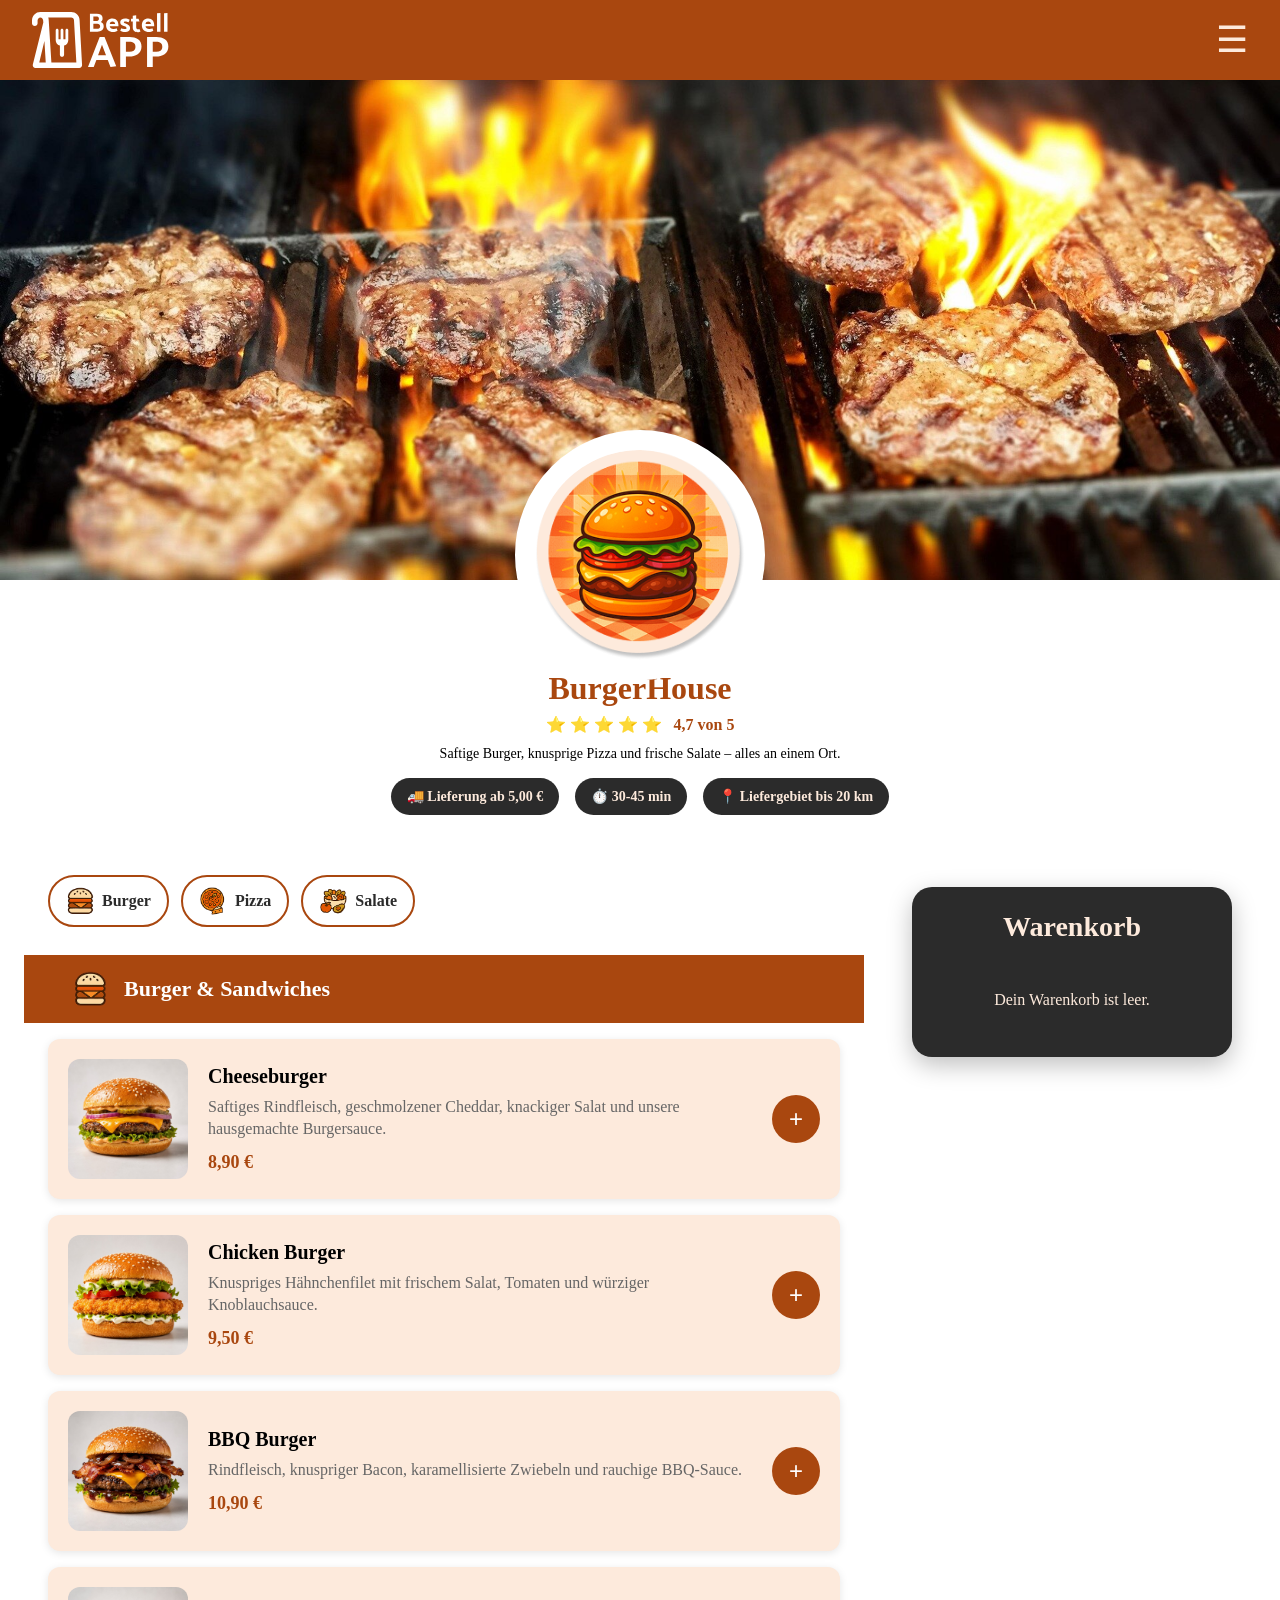
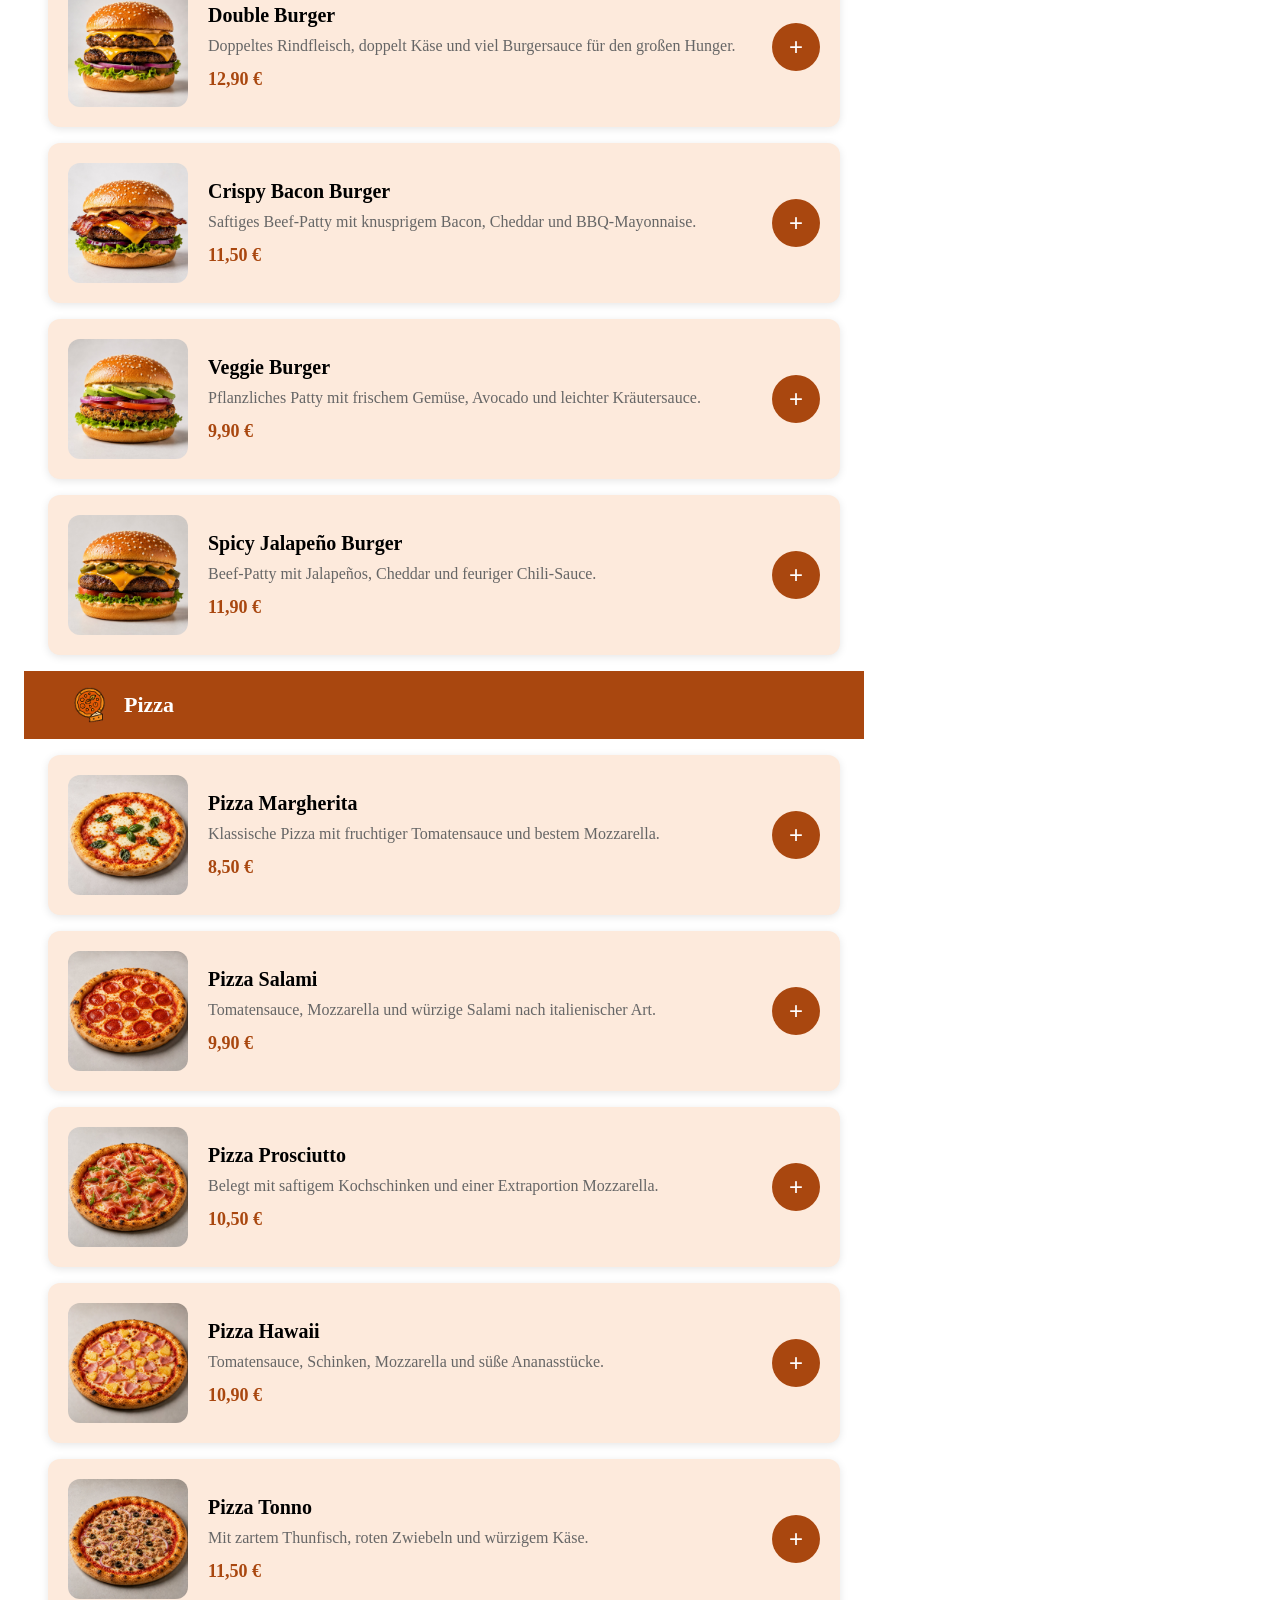
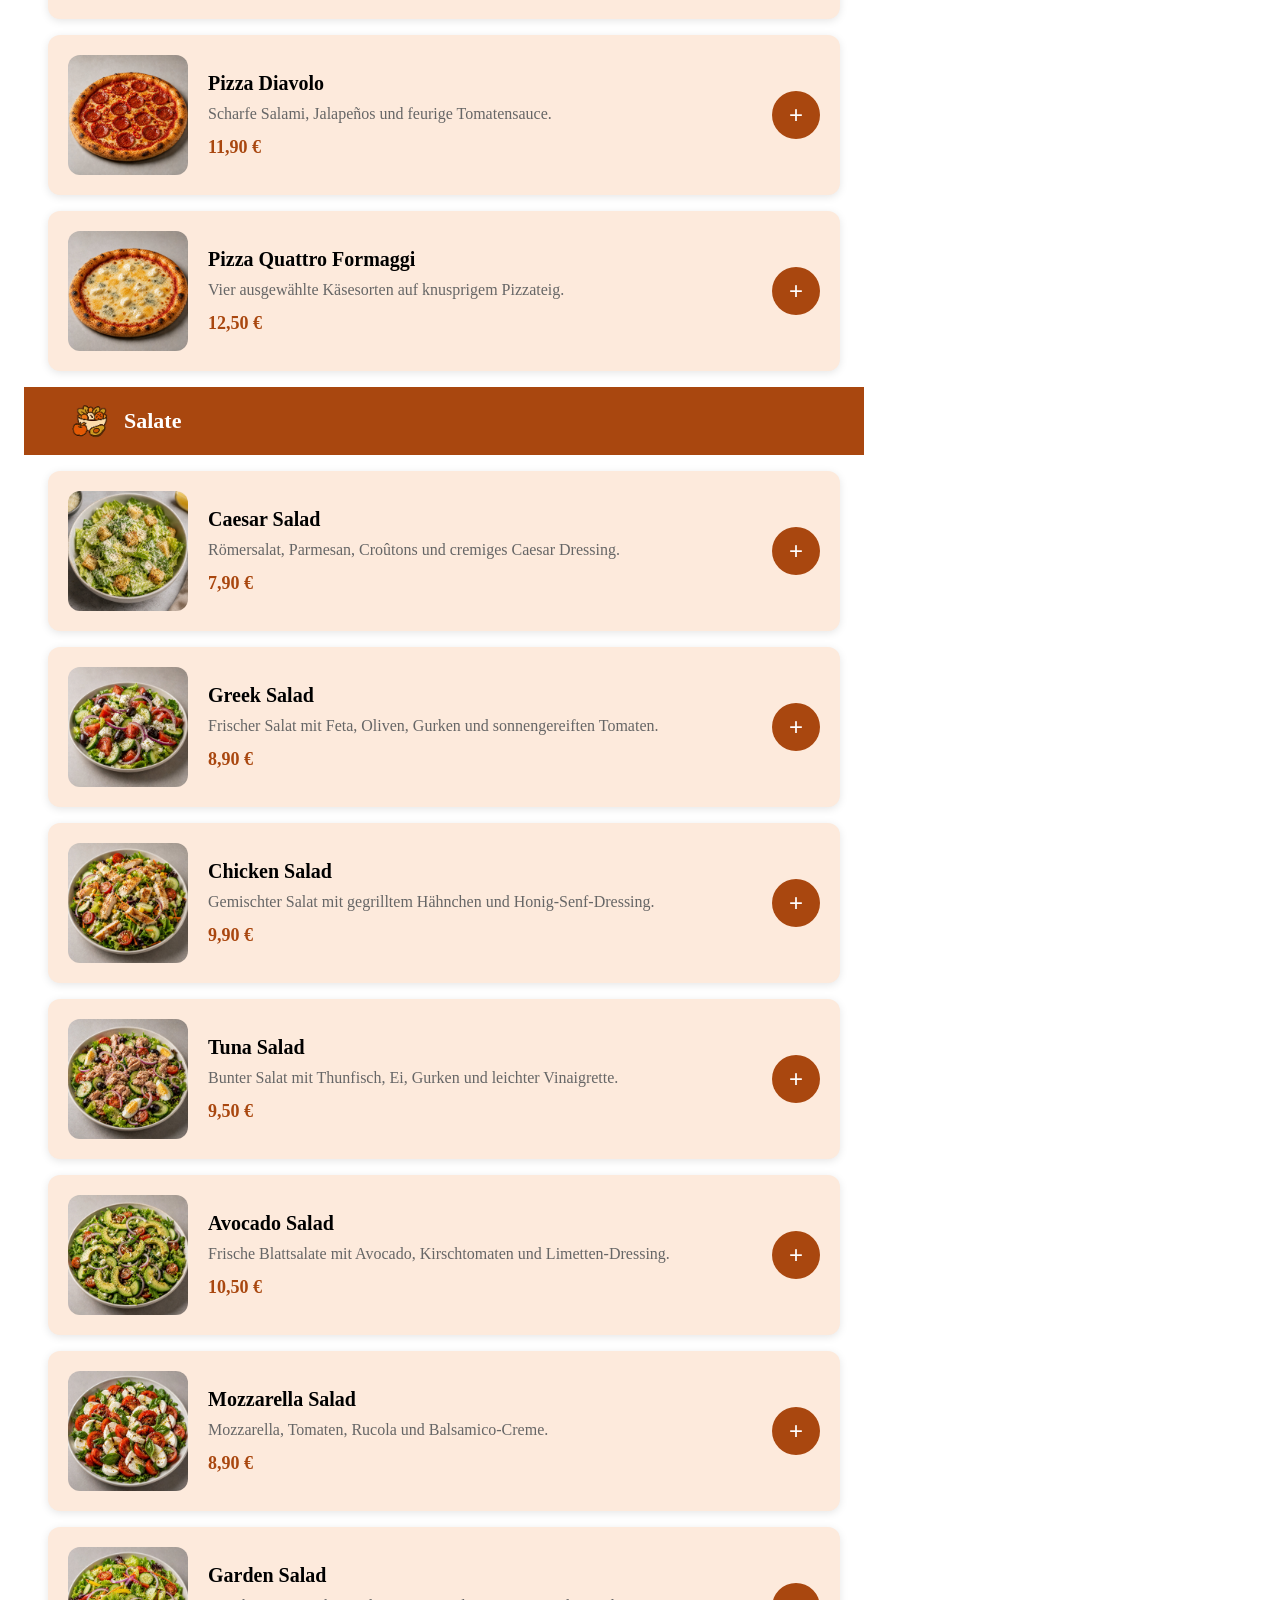
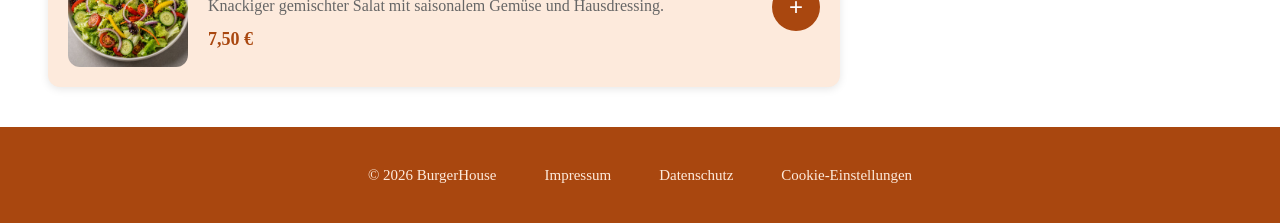
==== commit a4101bf0: "add toast for feedback and delete open basket card at adding object + css" ====
--- a/index.html
+++ b/index.html
@@ -173,7 +173,6 @@
 
     <script src="./scripts/db.js"></script>
     <script src="./scripts/templates.js"></script>
-    <script src="./scripts/foodCards.js"></script>
     <script src="./scripts/basket.js"></script>
     <script src="./script.js"></script>
 
--- a/styles/basket.css
+++ b/styles/basket.css
@@ -18,7 +18,7 @@
 }
 
 .cart-section h2 {
-    color: var(--color-primary);
+    color: var(--color-primary-soft);
     font-size: 28px;
     text-align: center;
     margin-bottom: 24px;
@@ -163,6 +163,36 @@
     display: none;
 }
 
+.add-to-cart-toast {
+    position: fixed;
+    top: 18px;
+    left: 50%;
+
+    padding: 12px 18px;
+
+    border-radius: 999px;
+    background-color: var(--color-dark);
+    color: var(--color-text-on-dark);
+    box-shadow: 0 10px 28px var(--shadow-cart);
+
+    font-weight: 700;
+    white-space: nowrap;
+
+    opacity: 0;
+    pointer-events: none;
+    transform: translate(-50%, -120%);
+    transition:
+        opacity 0.28s ease,
+        transform 0.28s ease;
+
+    z-index: 10002;
+}
+
+.add-to-cart-toast.is-visible {
+    opacity: 1;
+    transform: translate(-50%, 0);
+}
+
 .order-success {
     position: fixed;
     inset: 0;
@@ -220,6 +250,19 @@
 @media (max-width: 900px) {
     body.mobile-basket-open {
         overflow: hidden;
+    }
+
+    body.mobile-basket-open::before {
+        content: "";
+
+        position: fixed;
+        inset: 0;
+
+        background-color: rgba(0, 0, 0, 0.48);
+        backdrop-filter: blur(22px);
+        -webkit-backdrop-filter: blur(22px);
+
+        z-index: 9997;
     }
 
     .cart-section {
